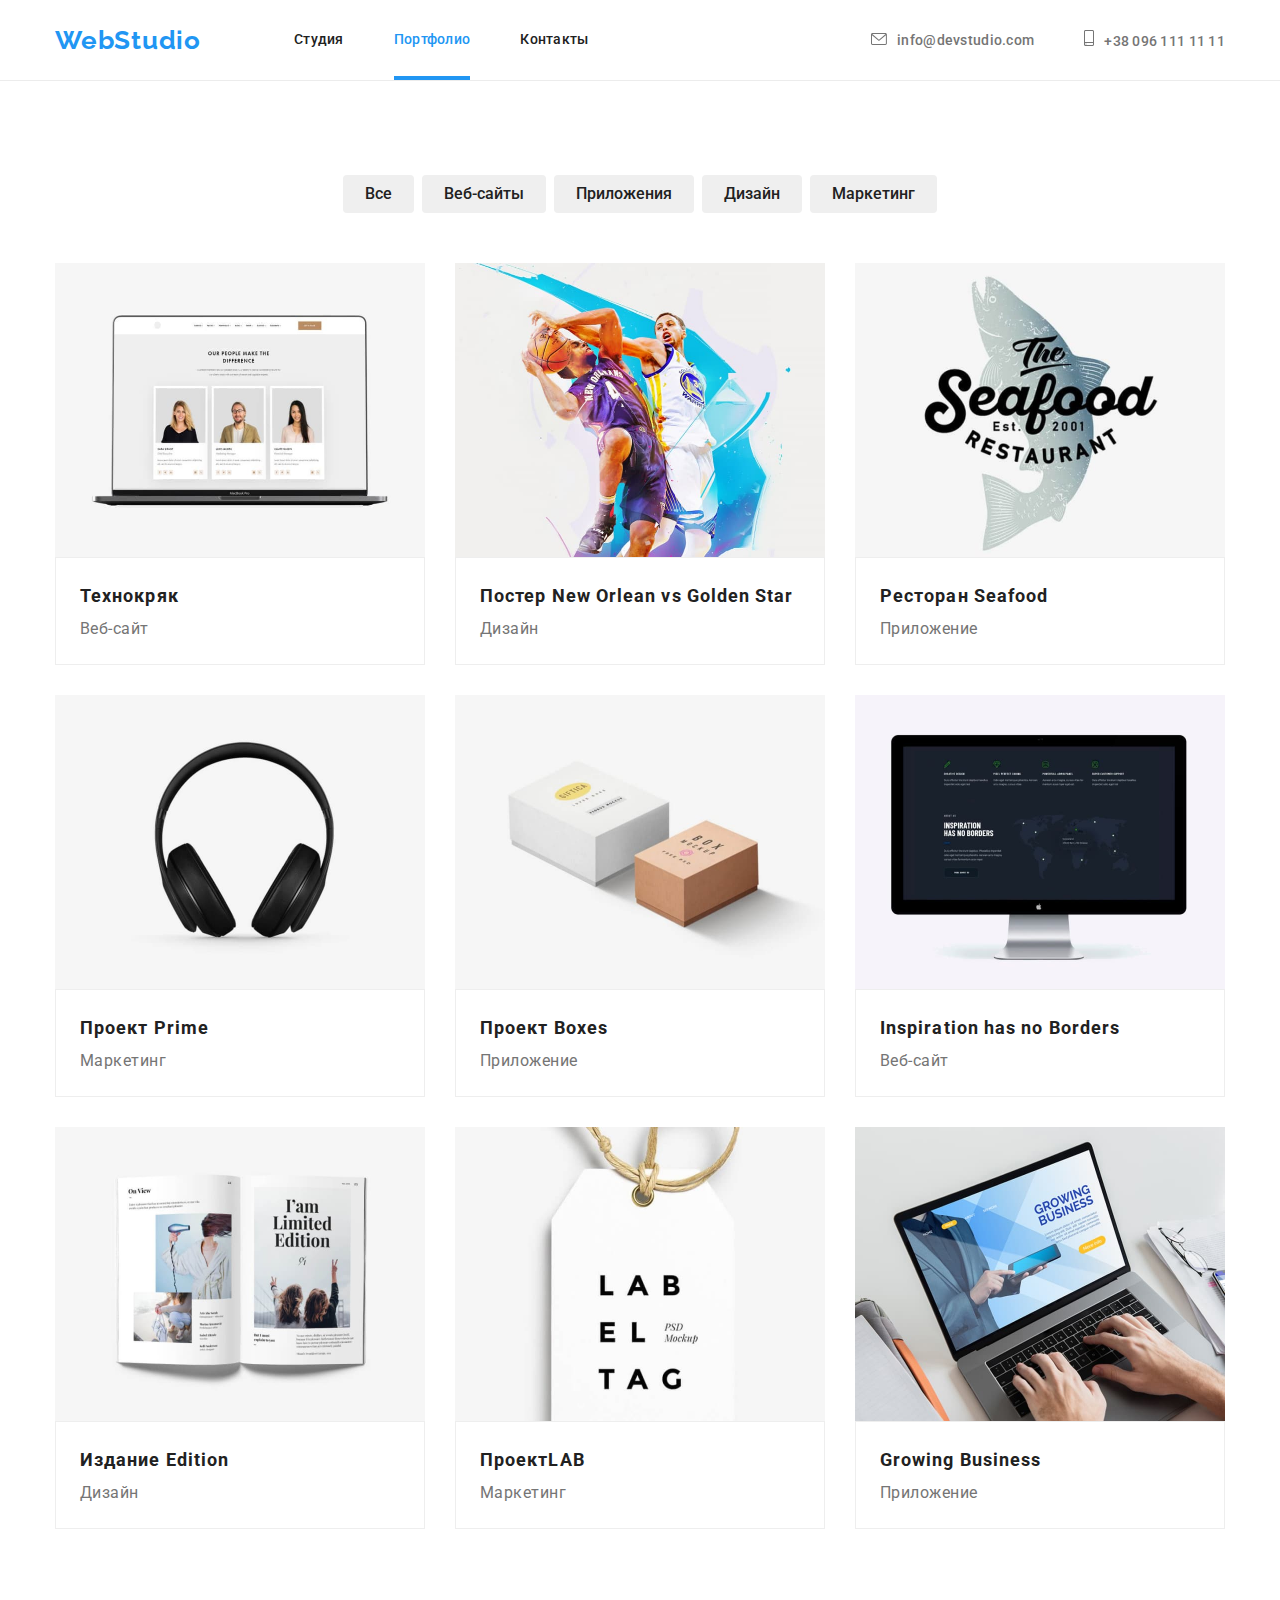
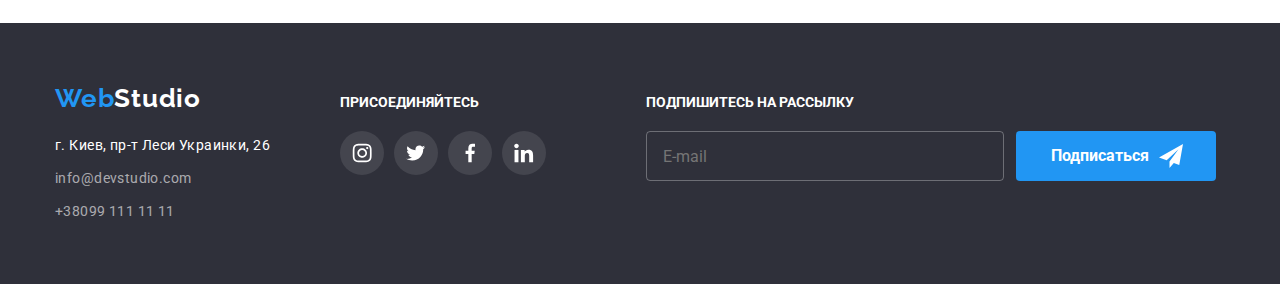
==== portfolio.html @ be0c29cf "header" ====
<!DOCTYPE html>
<html lang="ru">

<head>
    <meta charset="UTF-8">
    <meta http-equiv="X-UA-Compatible" content="IE=edge">
    <meta name="viewport" content="width=device-width, initial-scale=1.0">
    <title>Document</title>
    <link rel="preconnect" href="https://fonts.googleapis.com">
    <link rel="preconnect" href="https://fonts.gstatic.com" crossorigin>
    <link
        href="https://fonts.googleapis.com/css2?family=Raleway:wght@700&family=Roboto:wght@400;500;700;900&display=swap"
        rel="stylesheet">
    <link rel="stylesheet" href="https://cdn.jsdelivr.net/npm/modern-normalize@1.1.0/modern-normalize.min.css">


    <link rel="stylesheet" href="./css/main.css">
</head>

<body>
    <!--HEADER-->
    <header class="head">
        <div class="container">
            <div class="head-box">
                <a class="logo list" href="./" lang="en">Web<span class="head__studio">Studio</span></a>
                <!--NAVI-->
                <nav class="navigation head__navigation">
                    <ul class="menu">
                        <li class="navigation__item link"><a class="navigation__menu-link  list"
                                href="./index.html">Студия </a></li>

                        <li class="navigation__item link"> <a
                                class="navigation__menu-link navigation__menu-link_activ list"
                                href="./portfolio.html">Портфолио</a></li>
                        <li class="navigation__item link"><a class="navigation__menu-link list" href="">Контакты</a>
                        </li>
                    </ul>
                </nav>
                <ul class="contact">

                    <li class="contact__item link">

                        <a class="contact__mailto list" href="mailto:info@devstudio.com"><svg class="contact__icon"
                                width="16" height="12">
                                <use href="./images/sprite.svg#icon-envelope"></use>
                            </svg>info@devstudio.com</a>
                    </li>
                    <li class="contact__item link">

                        <a class="contact__tel list" href="tel:+380961111111"><svg class="contact__icon" width="10"
                                height="16">
                                <use href="./images/sprite.svg#icon-smartphone"></use>
                            </svg>+38 096 111 11 11</a>
                    </li>
                </ul>
            </div>
        </div>
    </header>
    <main>
        <section class="work-section section">

            <div class="container">
                <ul class="work-menu link">
                    <li class="work-menu-btn"><button type="button" class="work-menu-btn-text activ">Все</a></li>
                    <li class="work-menu-btn"><button type="button" class="work-menu-btn-text">Веб-сайты</a></li>
                    <li class="work-menu-btn"><button type="button" class="work-menu-btn-text">Приложения</a></li>
                    <li class="work-menu-btn"><button type="button" class="work-menu-btn-text">Дизайн</a></li>
                    <li class="work-menu-btn"><button type="button" class="work-menu-btn-text">Маркетинг</a></li>
                </ul>
            </div>
            <div class="client-block container">

                <ul class="client link">
                    <li class="client-cell">
                        <a href="#" class="client-link">
                            <div class="client-img-overlay">
                                <img src="./images/portfolio-pictures/img1.jpg " width="370" height="294"
                                    alt="фото нотбука">
                                <p class="overlay">Технокряк это современная площадка распространения коронавируса.
                                    Компании
                                    используют эту платформу для цифрового
                                    шпионажа и атак на защищённые сервера конкурентов.</p>
                            </div>
                            <div class=" client-info">
                                <h4 class="client-title">Технокряк</h4>
                                <p class="client-order">Веб-сайт</p>
                            </div>
                        </a>
                    </li>

                    <li class="client-cell">
                        <a href="#" class="client-link">
                            <div class="client-img-overlay">
                                <img src="./images/portfolio-pictures/img2.jpg" width="370" height="294"
                                    alt="два баскетболиста в прыжке с мячём">
                                <p class="overlay">Lorem ipsum dolor sit amet consectetur adipisicing elit. Voluptatibus
                                    iusto in tenetur. Mollitia harum aperiam quia a similique? Provident, unde
                                    architecto dignissimos nobis deleniti sunt excepturi harum quaerat tempore alias!
                                </p>
                            </div>
                            <div class=" client-info">
                                <h4 class="client-title">Постер<span lang="en"> New Orlean vs Golden Star</span></h4>
                                <p class="client-order">Дизайн</p>
                            </div>
                        </a>
                    </li>

                    <li class="client-cell">
                        <a href="#" class="client-link">
                            <div class="client-img-overlay">
                                <img src="./images/portfolio-pictures/img3.jpg" width="370" height="294"
                                    alt="лого ресторана">
                                <p class="overlay">Lorem ipsum dolor sit amet consectetur adipisicing elit. Voluptatibus
                                    iusto in tenetur. Mollitia harum aperiam quia a similique? Provident, unde
                                    architecto dignissimos nobis deleniti sunt excepturi harum quaerat tempore alias!
                                </p>
                            </div>
                            <div class=" client-info">
                                <h4 class="client-title">Ресторан<span lang="en"> Seafood</span></h4>
                                <p class="client-order">Приложение</p>
                            </div>
                        </a>
                    </li>

                    <li class="client-cell">
                        <a href="#" class="client-link">
                            <div class="client-img-overlay">
                                <img src="./images/portfolio-pictures/img4.jpg" width="370" height="294"
                                    alt="фото наушников">
                                <p class="overlay">Lorem ipsum dolor sit amet consectetur adipisicing elit. Voluptatibus
                                    iusto in tenetur. Mollitia harum aperiam quia a similique? Provident, unde
                                    architecto dignissimos nobis deleniti sunt excepturi harum quaerat tempore alias!
                                </p>
                            </div>
                            <div class=" client-info">
                                <h4 class="client-title">Проект<span lang="en"> Prime</span></h4>
                                <p class="client-order">Маркетинг</p>
                            </div>
                        </a>
                    </li>

                    <li class="client-cell">
                        <a href="#" class="client-link">
                            <div class="client-img-overlay">
                                <img src="./images/portfolio-pictures/img5.jpg" width="370" height="294"
                                    alt="духи в коробках">
                                <p class="overlay">Lorem ipsum dolor sit amet consectetur adipisicing elit. Voluptatibus
                                    iusto in tenetur. Mollitia harum aperiam quia a similique? Provident, unde
                                    architecto dignissimos nobis deleniti sunt excepturi harum quaerat tempore alias!
                                </p>
                            </div>
                            <div class=" client-info">
                                <h4 class="client-title">Проект<span lang="en"> Boxes</span></h4>
                                <p class="client-order">Приложение</p>
                            </div>
                        </a>
                    </li>

                    <li class="client-cell">
                        <a href="#" class="client-link">
                            <div class="client-img-overlay">
                                <img src="./images/portfolio-pictures/img6.jpg" width="370" height="294"
                                    alt="открытый сайт на мониторе">
                                <p class="overlay">Lorem ipsum dolor sit amet consectetur adipisicing elit. Voluptatibus
                                    iusto in tenetur. Mollitia harum aperiam quia a similique? Provident, unde
                                    architecto dignissimos nobis deleniti sunt excepturi harum quaerat tempore alias!
                                </p>
                            </div>
                            <div class=" client-info">
                                <h4 class="client-title" lang="en">Inspiration has no Borders</h4>
                                <p class="client-order">Веб-сайт</p>
                            </div>
                        </a>
                    </li>

                    <li class="client-cell">
                        <a href="#" class="client-link">
                            <div class="client-img-overlay">
                                <img src="./images/portfolio-pictures/img7.jpg" width="370" height="294"
                                    alt="открытая книга">
                                <p class="overlay">Lorem ipsum dolor sit amet consectetur adipisicing elit. Voluptatibus
                                    iusto in tenetur. Mollitia harum aperiam quia a similique? Provident, unde
                                    architecto dignissimos nobis deleniti sunt excepturi harum quaerat tempore alias!
                                </p>
                            </div>
                            <div class=" client-info">
                                <h4 class="client-title">Издание<span> Edition</span></h4>
                                <p class="client-order">Дизайн</p>
                            </div>
                        </a>
                    </li>

                    <li class="client-cell">
                        <a href="#" class="client-link">
                            <div class="client-img-overlay">
                                <img src="./images/portfolio-pictures/img8.jpg" width="370" height="294" alt="логотип">
                                <p class="overlay">Lorem ipsum dolor sit amet consectetur adipisicing elit. Voluptatibus
                                    iusto in tenetur. Mollitia harum aperiam quia a similique? Provident, unde
                                    architecto dignissimos nobis deleniti sunt excepturi harum quaerat tempore alias!
                                </p>
                            </div>
                            <div class=" client-info">
                                <h4 class="client-title">Проект<span lang="en">LAB</span></h4>
                                <p class="client-order">Маркетинг</p>
                            </div>
                        </a>
                    </li>

                    <li class="client-cell">
                        <a href="#" class="client-link">
                            <div class="client-img-overlay">
                                <img src="./images/portfolio-pictures/img9.jpg" width="370" height="294"
                                    alt="работа на ноутбуке">
                                <p class="overlay">Lorem ipsum dolor sit amet consectetur adipisicing elit. Voluptatibus
                                    iusto in tenetur. Mollitia harum aperiam quia a similique? Provident, unde
                                    architecto dignissimos nobis deleniti sunt excepturi harum quaerat tempore alias!
                                </p>
                            </div>
                            <div class=" client-info">
                                <h4 class="client-title" lang="en">Growing Business</h4>
                                <p class="client-order">Приложение</p>
                            </div>
                        </a>

                    </li>
                </ul>
            </div>


        </section>
    </main>
    <footer>
        <div class="container footer-block">
            <div class="footer-logo-address">
                <p lang="en" class="logo-footer">Web<span class="logo-studio-footer">Studio</span></p>
                <address class="address">
                    <p class="address-post">г. Киев, пр-т Леси Украинки, 26</p>
                    <a class="address-mail list" href="mailto:info@devstudio.com">info@devstudio.com</a>
                    <a class="address-tel list" href="tel:+380991111111">+38099 111 11 11</a>


                </address>
            </div>
            <div class="footer-text-link-block">
                <p class="footer-text">присоединяйтесь</p>
                <ul class="footer-icon-block link">
                    <li class="footer-item">
                        <a class="footer-link list" href="#">
                            <svg class="footer-icon">
                                <use href="./images/sprite.svg#icon-instagram"></use>
                            </svg>
                        </a>
                    </li>
                    <li class="footer-item">
                        <a class="footer-link" href="#">
                            <svg class="footer-icon">
                                <use href="./images/sprite.svg#icon-twitter"></use>
                            </svg>
                        </a>
                    </li>
                    <li class="footer-item">
                        <a class="footer-link" href="#">
                            <svg class="footer-icon">
                                <use href="./images/sprite.svg#icon-facebook"></use>
                            </svg>
                        </a>
                    </li>
                    <li class="footer-item">
                        <a class="footer-link" href="#">
                            <svg class="footer-icon">
                                <use href="./images/sprite.svg#icon-linkedin"></use>
                            </svg>
                        </a>
                    </li>
                </ul>
            </div>
            <form action="#" class="footer-subscription-form">
                <p class="footer-subscription-text">Подпишитесь на рассылку</p>
                <span class="footer-subscrition-block">
                    <input type="email" class="footer-subscription-input" name="footer-email" required
                        title="marusya@gmail.com" placeholder="E-mail" />
                    <button type="submit" class="footer-subscription-btn">Подписаться
                        <svg class="footer-subscription-icon" width="24" height="24">
                            <use href="./images/sprite.svg#icon-send-footer"></use>
                        </svg>

                    </button>
                </span>

            </form>
        </div>

    </footer>
</body>

</html>
---- css/main.css ----
:root {
  --primary-color: #212121;
  --text-color: #757575;
  --accent-color: #2196f3;
}

body {
  font-family: "Roboto", sans-serif;
  color: var(--primary-color);
}

*,
*::before,
*::after {
  box-sizing: border-box;
}

h1,
h2,
h3,
h4,
h5,
p {
  margin-top: 0;
  margin-bottom: 0;
}

ul,
ol {
  margin-top: 0;
  margin-bottom: 0;
  padding-left: 0;
}

img {
  display: block;
}

.list {
  text-decoration: none;
  padding: 0px;
  margin: 0px;
}

.link {
  list-style: none;
}

.section {
  padding-top: 94px;
  padding-bottom: 94px;
}

.container {
  padding-left: 15px;
  padding-right: 15px;
}

@media screen and (min-width: 480px) {
  .container {
    width: 480px;
    margin: 0 auto;
  }
}

@media screen and (min-width: 780px) {
  .container {
    width: 780px;
  }
}

@media screen and (min-width: 1200px) {
  .container {
    width: 1200px;
  }
}

.visually-hidden {
  position: absolute !important;
  clip: rect(1px 1px 1px 1px);
  /* IE6, IE7 */
  clip: rect(1px, 1px, 1px, 1px);
  padding: 0 !important;
  border: 0 !important;
  height: 1px !important;
  width: 1px !important;
  overflow: hidden;
}

.menu {
  display: none;
}

.contact {
  display: none;
}

.head {
  margin: 0 auto;
  border-bottom: 1px solid #ececec;
}

.head-box {
  display: flex;
  margin: 0 auto;
  justify-content: space-between;
  align-items: center;
}

.navigation {
  display: flex;
  margin-left: 93px;
  display: none;
}

.logo {
  font-family: "Raleway", sans-serif;
  font-weight: 700;
  font-size: 24px;
  line-height: 1.17;
  letter-spacing: 0.03em;
  color: var(--accent-color);
}

.logo__studio {
  color: #000000;
}

.burger-btn {
  background-color: transparent;
  border: none;
  padding: 0;
  line-height: 0;
  width: 40px;
  height: 40px;
  transition-property: fill;
  transition-duration: 250ms;
  transition-timing-function: cubic-bezier(0.4, 0, 0.2, 1);
}

.burger-btn:hover, .burger-btn:focus {
  fill: var(--accent-color);
}

.menu-mob {
  position: fixed;
  top: 0;
  left: 0;
  width: 100vw;
  height: 100vh;
  z-index: 10;
  padding: 48px 40px;
  background-color: #FFFFFF;
  box-shadow: 0px 1px 3px rgba(0, 0, 0, 0.16), 0px 2px 4px rgba(0, 0, 0, 0.08), 0px 4px 8px rgba(0, 0, 0, 0.04);
  opacity: 0;
  visibility: hidden;
  pointer-events: none;
}

.menu-mob.is-open {
  opacity: 1;
  visibility: visible;
  pointer-events: auto;
}

.close-mob-btn {
  position: absolute;
  top: 5px;
  right: 15px;
  width: 40px;
  height: 40px;
  background-color: transparent;
  border: none;
  padding: 0;
  line-height: 0;
  transition-property: fill;
  transition-duration: 250ms;
  transition-timing-function: cubic-bezier(0.4, 0, 0.2, 1);
}

.close-mob-btn:hover, .close-mob-btn:focus {
  fill: var(--accent-color);
}

.menu-mob__menu {
  margin-bottom: 302px;
}

.menu-mob__item:not(:last-child) {
  margin-bottom: 32px;
  background-color: inherit;
}

.menu-mob__link {
  font-weight: 500;
  font-size: 40px;
  line-height: 1.18;
  letter-spacing: 0.02em;
  color: #212121;
}

.menu-mob__link:hover, .menu-mob__link:focus {
  color: var(--accent-color);
}

.menu-mob__link_activ {
  color: var(--accent-color);
}

.menu-mob__contacts {
  margin-bottom: 64px;
}

.menu-mob__item-contacts {
  margin-bottom: 32px;
}

.menu-mob__tel {
  font-weight: 500;
  font-size: 34px;
  line-height: 1.18;
  letter-spacing: 0.02em;
  color: #2196F3;
}

.menu-mob__mailto {
  font-weight: 500;
  font-size: 24px;
  line-height: 1.17;
  letter-spacing: 0.02em;
  color: #757575;
}

.menu-mob__social {
  position: relative;
  display: flex;
  justify-content: left;
}

.menu-mob__social-item:not(:first-child) {
  border-left: 1px solid;
  border-right-width: 22px;
  padding-left: 10px;
  color: rgba(33, 33, 33, 0.2);
  margin-left: 10px;
}

.menu-mob__social-link {
  font-weight: 500;
  font-size: 18px;
  line-height: 1.22;
  letter-spacing: 0.02em;
  color: #2196F3;
}

@media screen and (min-width: 780px) {
  .burger-btn {
    display: none;
  }
  .menu-mob {
    display: none;
  }
  .head-box {
    align-items: center;
  }
  .logo {
    font-family: "Raleway", sans-serif;
    font-weight: 700;
    font-size: 26px;
    line-height: 1.19;
    letter-spacing: 0.03em;
    color: var(--accent-color);
  }
  .navigation {
    display: flex;
    margin-left: 88px;
  }
  .menu {
    display: flex;
    align-items: center;
  }
  .navigation__item:not(:first-child) {
    margin-left: 50px;
  }
  .navigation__menu-link {
    position: relative;
    display: block;
    padding: 32px 0;
    font-weight: 500;
    font-size: 14px;
    line-height: 1.14;
    letter-spacing: 0.02em;
    color: var(--primary-color);
    transition-property: color;
    transition-duration: 250ms;
    transition-timing-function: cubic-bezier(0.4, 0, 0.2, 1);
  }
  .navigation__menu-link:hover, .navigation__menu-link:focus {
    color: var(--accent-color);
  }
  .navigation__menu-link_activ {
    color: var(--accent-color);
  }
  .navigation__menu-link_activ::after {
    position: absolute;
    left: 0;
    bottom: 0;
    display: block;
    content: "";
    width: 100%;
    height: 4px;
    background-color: var(--accent-color);
    margin: 0 auto;
  }
  .contact {
    display: flex;
    flex-direction: column;
    align-items: baseline;
    margin-left: auto;
  }
  .contact__tel {
    font-weight: 500;
    font-size: 14px;
    line-height: 1.14;
    letter-spacing: 0.02em;
    color: var(--text-color);
    transition-property: color;
    transition-duration: 250ms;
    transition-timing-function: cubic-bezier(0.4, 0, 0.2, 1);
  }
  .contact__tel:hover, .contact__tel:focus {
    color: var(--accent-color);
  }
  .contact__mailto {
    font-weight: 500;
    font-size: 14px;
    line-height: 1.14;
    letter-spacing: 0.02em;
    color: var(--text-color);
    transition-property: color;
    transition-duration: 250ms;
    transition-timing-function: cubic-bezier(0.4, 0, 0.2, 1);
  }
  .contact__mailto:hover, .contact__mailto:focus {
    color: var(--accent-color);
  }
  .contact__icon {
    margin-right: 10px;
    fill: var(--text-color);
    transition-property: fill;
    transition-duration: 250ms;
    transition-timing-function: cubic-bezier(0.4, 0, 0.2, 1);
  }
  .contact__tel:hover .contact__icon,
  .contact__tel:focus .contact__icon,
  .contact__mailto:hover .contact__icon,
  .contact__mailto:focus .contact__icon {
    fill: var(--accent-color);
  }
  .contact__item:not(:last-child) {
    margin-bottom: 10px;
  }
}

@media screen and (min-width: 1200px) {
  .contact__item:not(:last-child) {
    margin-bottom: 0;
  }
  .navigation {
    margin-left: 93px;
  }
  .contact {
    flex-direction: row;
    align-items: center;
  }
  .contact__item:not(:first-child) {
    margin-left: 50px;
  }
}

.hero {
  max-width: 1600px;
  margin: 0px auto;
  padding-top: 200px;
  padding-bottom: 200px;
  background-image: linear-gradient(rgba(47, 48, 58, 0.4), rgba(49, 58, 160, 0.4)), url("../images/fon-images/foto-fon1.jpg");
  background-size: cover;
  background-repeat: no-repeat;
  background-color: #c4c4c4;
  background-position: center;
}

.hero-title {
  display: block;
  margin: 0 auto;
  margin-bottom: 30px;
  font-weight: 900;
  font-size: 44px;
  line-height: 1.36;
  text-align: center;
  letter-spacing: 0.06em;
  text-transform: uppercase;
  color: #ffffff;
}

.modal-btn {
  display: flex;
  align-items: center;
  text-align: center;
  padding: 10px 32px;
  border: none;
  border-radius: 4px;
  letter-spacing: 0.06em;
  color: #ffffff;
  background-color: var(--accent-color);
  font-weight: 700;
  font-size: 16px;
  line-height: 1.88;
  margin: 0 auto;
  transition-property: background-color;
  transition-duration: 250ms;
  transition-timing-function: cubic-bezier(0.4, 0, 0.2, 1);
}

.modal-btn:hover, .modal-btn:focus {
  cursor: pointer;
  background-color: #188ce8;
}

.advantages {
  margin: 0 auto;
}

.advantages-icon {
  display: flex;
  justify-content: space-between;
}

.advantages-icon-field {
  display: flex;
  justify-content: center;
  align-items: center;
  width: 270px;
  height: 120px;
  margin-bottom: 30px;
  background-color: #f5f4fa;
}

.advantages-icon-field:not(:last-child) {
  margin-right: 30px;
}

.advantages-icon-pic {
  width: 70px;
  height: 70px;
}

.advantages-list {
  display: flex;
  justify-content: space-between;
}

.advantages-block {
  width: 270px;
}

.advantages-block:not(:last-child) {
  margin-right: 30px;
}

.advantages-list-title {
  font-weight: 700;
  font-size: 14px;
  line-height: 1.14;
  letter-spacing: 0.03em;
  text-transform: uppercase;
  color: var(--primary-color);
  margin-bottom: 10px;
}

.advantages-text {
  font-weight: 400;
  font-size: 14px;
  line-height: 1.71;
  letter-spacing: 0.03em;
  color: var(--text-color);
}

.section-title {
  font-weight: 700;
  font-size: 36px;
  line-height: 1.17;
  text-align: center;
  letter-spacing: 0.03em;
  color: var(--primary-color);
}

.skills {
  margin: 0 auto;
  padding-bottom: 94px;
}

.skills__title {
  margin-bottom: 50px;
}

.skills__list {
  display: flex;
  justify-items: baseline;
  justify-content: space-between;
  position: relative;
}

.skills__list:not(:last-child) {
  margin-right: 30px;
}

.skills__overlay {
  width: 370px;
  height: 70px;
  padding: 27px 0;
  font-weight: 700;
  font-size: 14px;
  line-height: 1.14;
  text-align: center;
  vertical-align: top;
  letter-spacing: 0.03em;
  text-transform: uppercase;
  color: #ffffff;
  background: rgba(47, 48, 58, 0.8);
}

.skills__overlay_position {
  position: absolute;
  bottom: 0;
}

.team {
  margin: 0 auto;
  background-color: #f5f4fa;
}

.team-list {
  display: flex;
  flex-wrap: wrap;
  margin-left: -30px;
}

.team-item {
  margin-left: 30px;
  padding-bottom: 30px;
  background: #ffffff;
  box-shadow: 0px 2px 1px rgba(0, 0, 0, 0.2), 0px 1px 1px rgba(0, 0, 0, 0.14), 0px 1px 3px rgba(0, 0, 0, 0.12);
}

.team-image {
  margin-bottom: 30px;
}

.team-title {
  margin-bottom: 50px;
}

.team-names-block {
  display: block;
  padding-left: 32px;
  padding-right: 32px;
}

.team-names {
  margin-bottom: 10px;
  font-weight: 500;
  font-size: 16px;
  line-height: 1.19;
  text-align: center;
  letter-spacing: 0.03em;
  color: var(--primary-color);
}

.team-professions {
  margin-bottom: 16px;
  font-weight: 400;
  font-size: 16px;
  line-height: 1.19;
  text-align: center;
  letter-spacing: 0.03em;
  color: var(--text-color);
}

.team-icon-block {
  display: flex;
  justify-content: space-between;
  align-items: flex-start;
}

.team-link {
  display: inline-flex;
  justify-content: center;
  align-items: center;
  width: 44px;
  height: 44px;
  border-radius: 50%;
  background-color: inherit;
  transition-property: background-color;
  transition-duration: 250ms;
  transition-timing-function: cubic-bezier(0.4, 0, 0.2, 1);
}

.team-link:hover, .team-link:focus {
  background: var(--accent-color);
}

.team-icon {
  width: 20px;
  height: 20px;
  fill: #afb1b8;
}

.team-link:focus .team-icon,
.team-link:hover .team-icon {
  fill: white;
}

.regular-customers {
  margin: 0 auto;
}

.regular-customers-title {
  margin-bottom: 50px;
}

.regular-customers-list {
  display: flex;
  justify-content: space-between;
}

.regular-customers-link {
  display: flex;
  justify-content: center;
  align-items: center;
  width: 170px;
  height: 92px;
  cursor: pointer;
  border: 1px solid #afb1b8;
  border-radius: 4px;
  transition-property: border-color;
  transition-duration: 250ms;
  transition-timing-function: cubic-bezier(0.4, 0, 0.2, 1);
}

.regular-customers-link:hover, .regular-customers-link:focus {
  border-color: var(--accent-color);
}

.regular-customers-icon {
  width: 106px;
  height: 60px;
  fill: #afb1b8;
  transition-property: fill;
  transition-duration: 250ms;
  transition-timing-function: cubic-bezier(0.4, 0, 0.2, 1);
}

.regular-customers-link:hover .regular-customers-icon,
.regular-customers-link:focus .regular-customers-icon {
  fill: var(--accent-color);
}

footer {
  margin: 0 auto;
  padding: 60px 0px;
  background-color: #2f303a;
}

.footer-block {
  display: flex;
  align-items: baseline;
}

.footer-text-link-block {
  margin-left: 70px;
}

.logo-footer {
  margin-bottom: 20px;
  font-family: "Raleway", sans-serif;
  font-weight: 700;
  font-size: 26px;
  line-height: 1.19;
  letter-spacing: 0.03em;
  color: var(--accent-color);
}

.logo-studio-footer {
  color: #ffffff;
}

.address-post {
  margin-bottom: 9px;
  font-style: normal;
  font-weight: 400;
  font-size: 14px;
  line-height: 1.71;
  letter-spacing: 0.03em;
  color: #ffffff;
}

.address-mail,
.address-tel {
  display: block;
  font-style: normal;
  font-weight: 400;
  font-size: 14px;
  line-height: 1.71;
  letter-spacing: 0.03em;
  color: rgba(255, 255, 255, 0.6);
}

.address-mail {
  margin-bottom: 9px;
}

.footer-text {
  margin-bottom: 20px;
  text-transform: uppercase;
  font-weight: 700;
  font-size: 14px;
  line-height: 1.14;
  color: #ffffff;
}

.footer-icon-block {
  display: inline-flex;
  justify-content: center;
  align-items: center;
}

.footer-link {
  display: inline-flex;
  justify-content: center;
  align-items: center;
  width: 44px;
  height: 44px;
  border-radius: 50%;
  background-color: rgba(255, 255, 255, 0.1);
  transition-property: background-color;
  transition-duration: 250ms;
  transition-timing-function: cubic-bezier(0.4, 0, 0.2, 1);
}

.footer-link:hover, .footer-link:focus {
  background-color: var(--accent-color);
}

.footer-item:not(:last-child) {
  margin-right: 10px;
}

.footer-icon {
  width: 20px;
  height: 20px;
  fill: #ffffff;
}

.footer-subscription-form {
  margin-left: 100px;
}

.footer-subscription-text {
  text-transform: uppercase;
  font-weight: 700;
  font-size: 14px;
  line-height: 1.14;
  vertical-align: top;
  color: #FFFFFF;
  margin-bottom: 20px;
}

.footer-subscrition-block {
  display: flex;
  justify-content: center;
}

.footer-subscription-input {
  width: 358px;
  height: 50px;
  border: 1px solid rgba(255, 255, 255, 0.3);
  border-radius: 4px;
  background-color: inherit;
  padding-left: 16px;
  font-weight: 400;
  font-size: 16px;
  line-height: 1.25;
}

.footer-subscription-btn {
  display: flex;
  justify-content: center;
  align-items: center;
  width: 200px;
  height: 50px;
  background-color: #2196F3;
  padding: 10px 28px 10px 29px;
  margin-left: 12px;
  cursor: pointer;
  border: none;
  border-radius: 4px;
  font-weight: 700;
  font-size: 16px;
  line-height: 1.88;
  color: #FFFFFF;
}

.footer-subscription-btn:focus, .footer-subscription-btn:hover {
  background-color: #188CE8;
}

.footer-subscription-icon {
  margin-left: 10px;
}

.backdrop {
  position: fixed;
  top: 0;
  left: 0;
  width: 100vw;
  height: 100vh;
  background-color: rgba(0, 0, 0, 0.2);
}

.modal {
  position: absolute;
  width: 528px;
  background-color: #ffffff;
  padding: 40px;
  top: 50%;
  left: 50%;
  transform: translate(-50%, -50%);
}

.close-btn {
  display: inline-flex;
  justify-content: center;
  align-items: center;
  position: absolute;
  top: 8px;
  right: 8px;
  width: 30px;
  height: 30px;
  border-radius: 50%;
  border: 1px solid rgba(0, 0, 0, 0.1);
  background-color: transparent;
  cursor: pointer;
  transition-property: background-color;
  transition-duration: 250ms;
  transition-timing-function: cubic-bezier(0.4, 0, 0.2, 1);
}

.close-btn:hover {
  background-color: var(--accent-color);
}

.is-hidden {
  opacity: 0;
  visibility: hidden;
  pointer-events: none;
}

.modal-form {
  display: flex;
  flex-direction: column;
}

.modal-form-head {
  font-weight: 700;
  font-size: 20px;
  line-height: 1.15;
  color: #212121;
  margin-bottom: 12px;
}

.modal-form-field {
  font-weight: 400;
  font-size: 12px;
  line-height: 1.17;
  color: #757575;
  margin-bottom: 10px;
}

.modal-form-label {
  display: block;
  margin-bottom: 4px;
  font-weight: 400;
  font-size: 12px;
  line-height: 1.17;
  color: #757575;
}

.modal-form-wrapper {
  display: block;
  position: relative;
}

.modal-form-input {
  width: 100%;
  height: 40px;
  border: 1px solid rgba(21, 21, 21, 0.2);
  border-radius: 4px;
  cursor: pointer;
  padding-left: 42px;
  transition-property: background-color;
  transition-duration: 250ms;
  transition-timing-function: cubic-bezier(0.4, 0, 0.2, 1);
}

.modal-form-input:focus {
  outline: none;
  border-color: var(--accent-color);
}

.modal-form-icon {
  position: absolute;
  top: 11px;
  left: 12px;
  width: 18px;
  height: 18px;
  fill: #212121;
  transition-property: fill;
  transition-duration: 250ms;
  transition-timing-function: cubic-bezier(0.4, 0, 0.2, 1);
}

.modal-form-input:focus + .modal-form-icon {
  fill: var(--accent-color);
}

.modal-form-message {
  width: 100%;
  margin-top: 4px;
  height: 120px;
  border-color: rgba(33, 33, 33, 0.2);
  border-radius: 4px;
  cursor: pointer;
  padding: 12px 16px;
  resize: none;
  transition-property: border-color;
  transition-duration: 250ms;
  transition-timing-function: cubic-bezier(0.4, 0, 0.2, 1);
}

.modal-form-message:focus {
  outline: none;
  border-color: var(--accent-color);
}

.modal-form-checkbox-label {
  display: flex;
  align-items: center;
  margin-bottom: 30px;
  font-weight: 400;
  font-size: 14px;
  line-height: 1.71;
}

.modal-form-checkbox-label::before {
  display: block;
  content: "";
  width: 16px;
  height: 15px;
  border: 2px solid #212121;
  margin-right: 7px;
}

.modal-form-checkbox:checked + .modal-form-checkbox-label::before {
  background-image: url(../../images/fon-images/icon-check1.png);
  border-color: var(--accent-color);
  background-position: 50% 50%;
  transition-property: background-image;
  transition-duration: 250ms;
  transition-timing-function: cubic-bezier(0.4, 0, 0.2, 1);
}

.modal-form-checkbox:focus + .modal-form-checkbox-label::before {
  outline: none;
  border: 1px solid var(--accent-color);
}

.modal-form-label-link {
  color: #2196F3;
}

.modal-form-btn {
  display: inline-flex;
  justify-content: center;
  align-items: center;
  margin: 0 auto;
  width: 200px;
  height: 50px;
  border: none;
  border-radius: 4px;
  padding: 10px 55px 10px 56px;
  background-color: #2196F3;
  box-shadow: 0px 4px rgba(0, 0, 0, 0.15);
  font-weight: 700;
  font-size: 16px;
  line-height: 1.88;
  align-content: center;
  color: #FFFFFF;
  cursor: pointer;
  transition-property: background-color;
  transition-duration: 250ms;
  transition-timing-function: cubic-bezier(0.4, 0, 0.2, 1);
}

.modal-form-btn:focus, .modal-form-btn:hover {
  background-color: #188CE8;
}

.work-section {
  margin: 0 auto;
}

.work-menu {
  display: flex;
  justify-content: center;
  margin-bottom: 50px;
}

.work-menu-btn {
  display: block;
}

.work-menu-btn:not(:last-child) {
  margin-right: 8px;
}

.work-menu-btn-text {
  padding: 6px 22px;
  border: none;
  border-radius: 4px;
  cursor: pointer;
  font-weight: 500;
  font-size: 16px;
  line-height: 1.63;
  color: #212121;
  transition-property: color, box-shadow;
  transition-duration: 250ms;
  transition-timing-function: cubic-bezier(0.4, 0, 0.2, 1);
}

.work-menu-btn-text:hover, .work-menu-btn-text:focus {
  color: #ffffff;
  background: var(--accent-color);
  box-shadow: 0 4px 4px 0 rgba(0, 0, 0, 0.25);
}

.client {
  display: flex;
  flex-wrap: wrap;
  margin-left: -30px;
  margin-top: -30px;
}

.client-cell {
  margin-left: 30px;
  margin-top: 30px;
}

.client-cell:hover {
  cursor: pointer;
  box-shadow: 0 4px 4px 0 rgba(0, 0, 0, 0.25);
}

.client-link {
  display: block;
  text-decoration: none;
}

.client-img-overlay {
  position: relative;
  overflow: hidden;
}

.overlay {
  position: absolute;
  top: 0;
  left: 0;
  width: 100%;
  height: 100%;
  padding: 63px 24px;
  font-weight: 400;
  font-size: 18px;
  line-height: 1.56;
  text-align: left;
  vertical-align: top;
  letter-spacing: 0.03em;
  color: #ffffff;
  background-color: rgba(33, 150, 243, 0.9);
  overflow: auto;
  transform: translateY(100%);
  transition-property: transform;
  transition-duration: 250ms;
  transition-timing-function: cubic-bezier(0.4, 0, 0.2, 1);
}

.client-link:hover .overlay,
.client-link:focus .overlay {
  transform: translateY(0%);
}

.client-info {
  padding: 20px 24px;
  border: 1px solid #eeeeee;
}

.client-title {
  font-weight: 700;
  font-size: 18px;
  line-height: 2;
  letter-spacing: 0.06em;
  color: var(--primary-color);
}

.client-order {
  font-weight: 400;
  font-size: 16px;
  line-height: 1.88;
  letter-spacing: 0.03em;
  color: var(--text-color);
}
/*# sourceMappingURL=main.css.map */
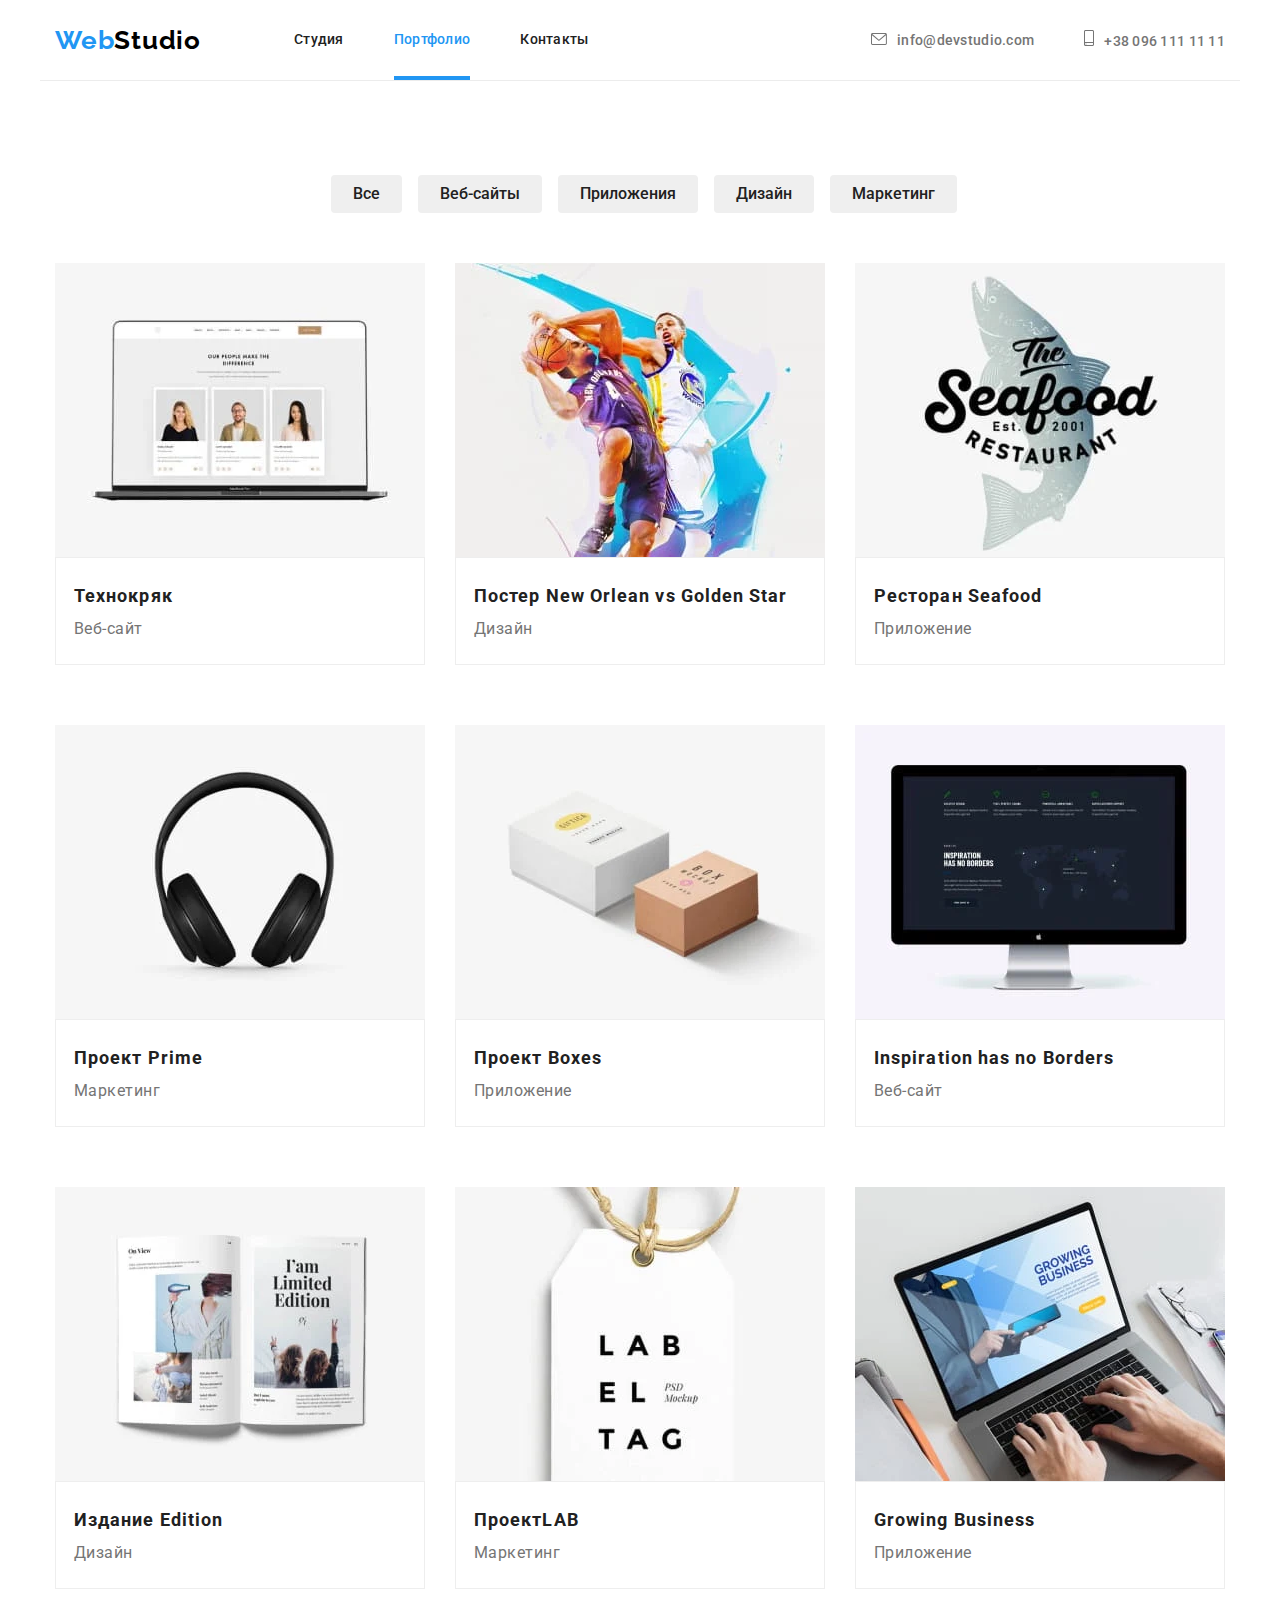
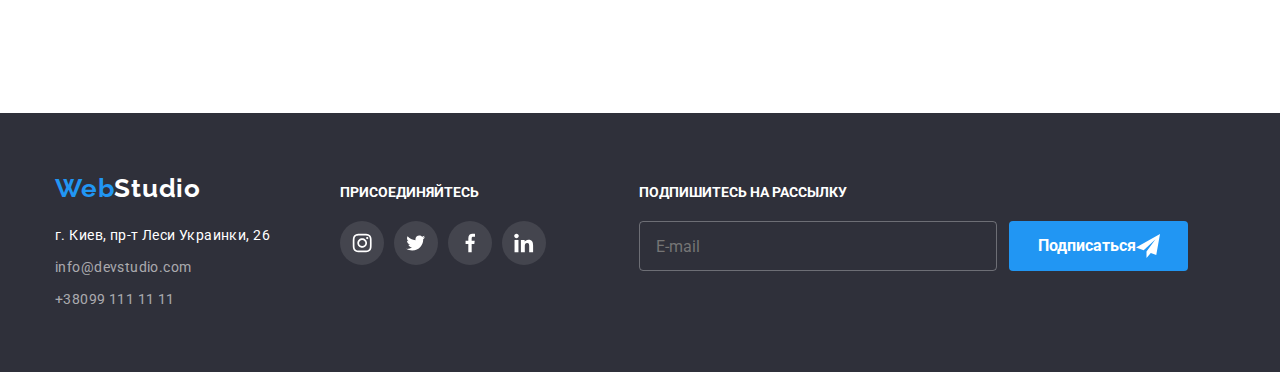
==== commit 0e480fe5: "ales" ====
--- a/portfolio.html
+++ b/portfolio.html
@@ -18,13 +18,20 @@
 </head>
 
 <body>
-    <!--HEADER-->
+    <!-- HEADER-->
     <header class="head">
         <div class="container">
             <div class="head-box">
-                <a class="logo list" href="./" lang="en">Web<span class="head__studio">Studio</span></a>
-                <!--NAVI-->
-                <nav class="navigation head__navigation">
+                <a class="logo list" href="./" lang="en">Web<span class="logo__studio">Studio</span></a>
+                <button type="button" class="burger-btn" data-menu-open>
+                    <svg class="burger-btn__icon" width="24" height="16">
+                        <use href="./images/sprite.svg#icon-menu_burger"></use>
+                    </svg>
+                </button>
+
+
+
+                <nav class="navigation">
                     <ul class="menu">
                         <li class="navigation__item link"><a class="navigation__menu-link  list"
                                 href="./index.html">Студия </a></li>
@@ -36,6 +43,7 @@
                         </li>
                     </ul>
                 </nav>
+
                 <ul class="contact">
 
                     <li class="contact__item link">
@@ -53,7 +61,52 @@
                             </svg>+38 096 111 11 11</a>
                     </li>
                 </ul>
+
+
             </div>
+        </div>
+        <div class="menu-mob" data-menu>
+            <button type="button" class="close-mob-btn" data-menu-close>
+                <svg class="close-mob-btn__icon" width="18.67" height="18.67">
+                    <use href="./images/sprite.svg#icon-close-black"></use>
+                </svg>
+            </button>
+
+            <ul class="menu-mob__menu">
+                <li class="menu-mob__item link">
+                    <a href="./index.html" class="menu-mob__link  list">Студия</a>
+                </li>
+                <li class="menu-mob__item link">
+                    <a href="./portfolio.html" class="menu-mob__link menu-mob__link_activ list">Портфолио</a>
+                </li>
+                <li class="menu-mob__item link">
+                    <a href="#" class="menu-mob__link list">Контакты</a>
+                </li>
+
+            </ul>
+
+            <ul class="menu-mob__contacts">
+                <li class="menu-mob__item-contacts link">
+                    <a href="tel:+380961111111" class="menu-mob__tel list">+38 096 111 11 11</a>
+                </li>
+                <li class="menu-mob__item-contacts link">
+                    <a href="mailto:info@devstudio.com" class="menu-mob__mailto list">info@devstudio.com</a>
+                </li>
+            </ul>
+            <ul class="menu-mob__social">
+                <li class="menu-mob__social-item link">
+                    <a href="" class="menu-mob__social-link list">Instagram</a>
+                </li>
+                <li class="menu-mob__social-item link">
+                    <a href="" class="menu-mob__social-link list">Twitter</a>
+                </li>
+                <li class="menu-mob__social-item link">
+                    <a href="" class="menu-mob__social-link list">Facebook</a>
+                </li>
+                <li class="menu-mob__social-item link">
+                    <a href="" class="menu-mob__social-link list">LinkedIn</a>
+                </li>
+            </ul>
         </div>
     </header>
     <main>
@@ -74,14 +127,31 @@
                     <li class="client-cell">
                         <a href="#" class="client-link">
                             <div class="client-img-overlay">
-                                <img src="./images/portfolio-pictures/img1.jpg " width="370" height="294"
-                                    alt="фото нотбука">
+                                <picture>
+                                    <source media="(min-width: 1200px)"
+                                        srcset="./images/portfolio/desk/img.webp, ./images/portfolio/desk/img@2x.webp"
+                                        type="image/webp">
+                                    <source media="(min-width: 1200px)"
+                                        srcset="./images/portfolio/desk/img.jpg, ./images/potfolio/desk/img@2x.jpg">
+
+                                    <source media="(min-width: 768px)"
+                                        srcset="./images/portfolio/tabl/img.webp, ./images/portfolio/tabl/img@2x.webp"
+                                        type="image/webp">
+                                    <source media="(min-width: 768px)"
+                                        srcset="./images/portfolio/tabl/img.jpg, ./images/portfolio/tabl/img@2x.jpg">
+                                    <source media="(min-width: 280px)"
+                                        srcset="./images/portfolio/mob/img.webp, ./images/portfolio/mob/img@2x.webp"
+                                        type="image/webp">
+                                    <source media="(min-width: 280px)"
+                                        srcset="./images/portfolio/mob/img.jpg, ./images/portfolio/mob/img@2x.jpg">
+                                    <img src="#" alt="фото нотбука">
+                                </picture>
                                 <p class="overlay">Технокряк это современная площадка распространения коронавируса.
                                     Компании
                                     используют эту платформу для цифрового
                                     шпионажа и атак на защищённые сервера конкурентов.</p>
                             </div>
-                            <div class=" client-info">
+                            <div class="client-info">
                                 <h4 class="client-title">Технокряк</h4>
                                 <p class="client-order">Веб-сайт</p>
                             </div>
@@ -91,8 +161,25 @@
                     <li class="client-cell">
                         <a href="#" class="client-link">
                             <div class="client-img-overlay">
-                                <img src="./images/portfolio-pictures/img2.jpg" width="370" height="294"
-                                    alt="два баскетболиста в прыжке с мячём">
+                                <picture>
+                                    <source media="(min-width: 1200px)"
+                                        srcset="./images/portfolio/desk/img-1.webp, ./images/portfolio/desk/img-1@2x.webp"
+                                        type="image/webp">
+                                    <source media="(min-width: 1200px)"
+                                        srcset="./images/portfolio/desk/img-1.jpg, ./images/potfolio/desk/img-1@2x.jpg">
+
+                                    <source media="(min-width: 768px)"
+                                        srcset="./images/portfolio/tabl/img-1.webp, ./images/portfolio/tabl/img-1@2x.webp"
+                                        type="image/webp">
+                                    <source media="(min-width: 768px)"
+                                        srcset="./images/portfolio/tabl/img-1.jpg, ./images/portfolio/tabl/img-1@2x.jpg">
+                                    <source media="(min-width: 280px)"
+                                        srcset="./images/portfolio/mob/img-1.webp, ./images/portfolio/mob/img@2x.webp"
+                                        type="image/webp">
+                                    <source media="(min-width: 280px)"
+                                        srcset="./images/portfolio/mob/img-1.jpg, ./images/portfolio/mob/img-1@2x.jpg">
+                                    <img src="#" alt="два баскетболиста в прыжке с мячём">
+                                </picture>
                                 <p class="overlay">Lorem ipsum dolor sit amet consectetur adipisicing elit. Voluptatibus
                                     iusto in tenetur. Mollitia harum aperiam quia a similique? Provident, unde
                                     architecto dignissimos nobis deleniti sunt excepturi harum quaerat tempore alias!
@@ -108,8 +195,25 @@
                     <li class="client-cell">
                         <a href="#" class="client-link">
                             <div class="client-img-overlay">
-                                <img src="./images/portfolio-pictures/img3.jpg" width="370" height="294"
-                                    alt="лого ресторана">
+                                <picture>
+                                    <source media="(min-width: 1200px)"
+                                        srcset="./images/portfolio/desk/img-2.webp, ./images/portfolio/desk/img-2@2x.webp"
+                                        type="image/webp">
+                                    <source media="(min-width: 1200px)"
+                                        srcset="./images/portfolio/desk/img-2.jpg, ./images/potfolio/desk/img-2@2x.jpg">
+
+                                    <source media="(min-width: 768px)"
+                                        srcset="./images/portfolio/tabl/img-2.webp, ./images/portfolio/tabl/img-2@2x.webp"
+                                        type="image/webp">
+                                    <source media="(min-width: 768px)"
+                                        srcset="./images/portfolio/tabl/img-2.jpg, ./images/portfolio/tabl/img-2@2x.jpg">
+                                    <source media="(min-width: 280px)"
+                                        srcset="./images/portfolio/mob/img-2.webp, ./images/portfolio/mob/img-2@2x.webp"
+                                        type="image/webp">
+                                    <source media="(min-width: 280px)"
+                                        srcset="./images/portfolio/mob/img-2.jpg, ./images/portfolio/mob/img-2@2x.jpg">
+                                    <img src="#" alt="лого ресторана">
+                                </picture>
                                 <p class="overlay">Lorem ipsum dolor sit amet consectetur adipisicing elit. Voluptatibus
                                     iusto in tenetur. Mollitia harum aperiam quia a similique? Provident, unde
                                     architecto dignissimos nobis deleniti sunt excepturi harum quaerat tempore alias!
@@ -125,8 +229,25 @@
                     <li class="client-cell">
                         <a href="#" class="client-link">
                             <div class="client-img-overlay">
-                                <img src="./images/portfolio-pictures/img4.jpg" width="370" height="294"
-                                    alt="фото наушников">
+                                <picture>
+                                    <source media="(min-width: 1200px)"
+                                        srcset="./images/portfolio/desk/img-3.webp, ./images/portfolio/desk/img-3@2x.webp"
+                                        type="image/webp">
+                                    <source media="(min-width: 1200px)"
+                                        srcset="./images/portfolio/desk/img-3.jpg, ./images/potfolio/desk/img-3@2x.jpg">
+
+                                    <source media="(min-width: 768px)"
+                                        srcset="./images/portfolio/tabl/img-3.webp, ./images/portfolio/tabl/img-3@2x.webp"
+                                        type="image/webp">
+                                    <source media="(min-width: 768px)"
+                                        srcset="./images/portfolio/tabl/img-3.jpg, ./images/portfolio/tabl/img-3@2x.jpg">
+                                    <source media="(min-width: 280px)"
+                                        srcset="./images/portfolio/mob/img-3.webp, ./images/portfolio/mob/img-3@2x.webp"
+                                        type="image/webp">
+                                    <source media="(min-width: 280px)"
+                                        srcset="./images/portfolio/mob/img-3.jpg, ./images/portfolio/mob/img-3@2x.jpg">
+                                    <img src="#" alt="фото наушников">
+                                </picture>
                                 <p class="overlay">Lorem ipsum dolor sit amet consectetur adipisicing elit. Voluptatibus
                                     iusto in tenetur. Mollitia harum aperiam quia a similique? Provident, unde
                                     architecto dignissimos nobis deleniti sunt excepturi harum quaerat tempore alias!
@@ -142,8 +263,25 @@
                     <li class="client-cell">
                         <a href="#" class="client-link">
                             <div class="client-img-overlay">
-                                <img src="./images/portfolio-pictures/img5.jpg" width="370" height="294"
-                                    alt="духи в коробках">
+                                <picture>
+                                    <source media="(min-width: 1200px)"
+                                        srcset="./images/portfolio/desk/img-4.webp, ./images/portfolio/desk/img-4@2x.webp"
+                                        type="image/webp">
+                                    <source media="(min-width: 1200px)"
+                                        srcset="./images/portfolio/desk/img-4.jpg, ./images/potfolio/desk/img-4@2x.jpg">
+
+                                    <source media="(min-width: 768px)"
+                                        srcset="./images/portfolio/tabl/img-4.webp, ./images/portfolio/tabl/img-4@2x.webp"
+                                        type="image/webp">
+                                    <source media="(min-width: 768px)"
+                                        srcset="./images/portfolio/tabl/img-4.jpg, ./images/portfolio/tabl/img-4@2x.jpg">
+                                    <source media="(min-width: 280px)"
+                                        srcset="./images/portfolio/mob/img-4.webp, ./images/portfolio/mob/img-4@2x.webp"
+                                        type="image/webp">
+                                    <source media="(min-width: 280px)"
+                                        srcset="./images/portfolio/mob/img-4.jpg, ./images/portfolio/mob/img-4@2x.jpg">
+                                    <img src="#" alt="духи в коробках">
+                                </picture>
                                 <p class="overlay">Lorem ipsum dolor sit amet consectetur adipisicing elit. Voluptatibus
                                     iusto in tenetur. Mollitia harum aperiam quia a similique? Provident, unde
                                     architecto dignissimos nobis deleniti sunt excepturi harum quaerat tempore alias!
@@ -159,8 +297,25 @@
                     <li class="client-cell">
                         <a href="#" class="client-link">
                             <div class="client-img-overlay">
-                                <img src="./images/portfolio-pictures/img6.jpg" width="370" height="294"
-                                    alt="открытый сайт на мониторе">
+                                <picture>
+                                    <source media="(min-width: 1200px)"
+                                        srcset="./images/portfolio/desk/img-5.webp, ./images/portfolio/desk/img-5@2x.webp"
+                                        type="image/webp">
+                                    <source media="(min-width: 1200px)"
+                                        srcset="./images/portfolio/desk/img-5.jpg, ./images/potfolio/desk/img-5@2x.jpg">
+
+                                    <source media="(min-width: 768px)"
+                                        srcset="./images/portfolio/tabl/img-5.webp, ./images/portfolio/tabl/img-5@2x.webp"
+                                        type="image/webp">
+                                    <source media="(min-width: 768px)"
+                                        srcset="./images/portfolio/tabl/img-5.jpg, ./images/portfolio/tabl/img-5@2x.jpg">
+                                    <source media="(min-width: 280px)"
+                                        srcset="./images/portfolio/mob/img-5.webp, ./images/portfolio/mob/img-5@2x.webp"
+                                        type="image/webp">
+                                    <source media="(min-width: 280px)"
+                                        srcset="./images/portfolio/mob/img-5.jpg, ./images/portfolio/mob/img-5@2x.jpg">
+                                    <img src="#" alt="открытый сайт на мониторе">
+                                </picture>
                                 <p class="overlay">Lorem ipsum dolor sit amet consectetur adipisicing elit. Voluptatibus
                                     iusto in tenetur. Mollitia harum aperiam quia a similique? Provident, unde
                                     architecto dignissimos nobis deleniti sunt excepturi harum quaerat tempore alias!
@@ -176,8 +331,25 @@
                     <li class="client-cell">
                         <a href="#" class="client-link">
                             <div class="client-img-overlay">
-                                <img src="./images/portfolio-pictures/img7.jpg" width="370" height="294"
-                                    alt="открытая книга">
+                                <picture>
+                                    <source media="(min-width: 1200px)"
+                                        srcset="./images/portfolio/desk/img-6.webp, ./images/portfolio/desk/img-6@2x.webp"
+                                        type="image/webp">
+                                    <source media="(min-width: 1200px)"
+                                        srcset="./images/portfolio/desk/img-6.jpg, ./images/potfolio/desk/img-6@2x.jpg">
+
+                                    <source media="(min-width: 768px)"
+                                        srcset="./images/portfolio/tabl/img-6.webp, ./images/portfolio/tabl/img-6@2x.webp"
+                                        type="image/webp">
+                                    <source media="(min-width: 768px)"
+                                        srcset="./images/portfolio/tabl/img-6.jpg, ./images/portfolio/tabl/img-6@2x.jpg">
+                                    <source media="(min-width: 280px)"
+                                        srcset="./images/portfolio/mob/img-6.webp, ./images/portfolio/mob/img-6@2x.webp"
+                                        type="image/webp">
+                                    <source media="(min-width: 280px)"
+                                        srcset="./images/portfolio/mob/img-6.jpg, ./images/portfolio/mob/img-6@2x.jpg">
+                                    <img src="#" alt="открытая книга">
+                                </picture>
                                 <p class="overlay">Lorem ipsum dolor sit amet consectetur adipisicing elit. Voluptatibus
                                     iusto in tenetur. Mollitia harum aperiam quia a similique? Provident, unde
                                     architecto dignissimos nobis deleniti sunt excepturi harum quaerat tempore alias!
@@ -193,7 +365,25 @@
                     <li class="client-cell">
                         <a href="#" class="client-link">
                             <div class="client-img-overlay">
-                                <img src="./images/portfolio-pictures/img8.jpg" width="370" height="294" alt="логотип">
+                                <picture>
+                                    <source media="(min-width: 1200px)"
+                                        srcset="./images/portfolio/desk/img-7.webp, ./images/portfolio/desk/img-7@2x.webp"
+                                        type="image/webp">
+                                    <source media="(min-width: 1200px)"
+                                        srcset="./images/portfolio/desk/img-7.jpg, ./images/potfolio/desk/img-7@2x.jpg">
+
+                                    <source media="(min-width: 768px)"
+                                        srcset="./images/portfolio/tabl/img-7.webp, ./images/portfolio/tabl/img-7@2x.webp"
+                                        type="image/webp">
+                                    <source media="(min-width: 768px)"
+                                        srcset="./images/portfolio/tabl/img-7.jpg, ./images/portfolio/tabl/img-7@2x.jpg">
+                                    <source media="(min-width: 280px)"
+                                        srcset="./images/portfolio/mob/img-7.webp, ./images/portfolio/mob/img-7@2x.webp"
+                                        type="image/webp">
+                                    <source media="(min-width: 280px)"
+                                        srcset="./images/portfolio/mob/img-7.jpg, ./images/portfolio/mob/img-7@2x.jpg">
+                                    <img src="#" alt="логотип">
+                                </picture>
                                 <p class="overlay">Lorem ipsum dolor sit amet consectetur adipisicing elit. Voluptatibus
                                     iusto in tenetur. Mollitia harum aperiam quia a similique? Provident, unde
                                     architecto dignissimos nobis deleniti sunt excepturi harum quaerat tempore alias!
@@ -209,8 +399,25 @@
                     <li class="client-cell">
                         <a href="#" class="client-link">
                             <div class="client-img-overlay">
-                                <img src="./images/portfolio-pictures/img9.jpg" width="370" height="294"
-                                    alt="работа на ноутбуке">
+                                <picture>
+                                    <source media="(min-width: 1200px)"
+                                        srcset="./images/portfolio/desk/img-8.webp, ./images/portfolio/desk/img-8@2x.webp"
+                                        type="image/webp">
+                                    <source media="(min-width: 1200px)"
+                                        srcset="./images/portfolio/desk/img-8.jpg, ./images/potfolio/desk/img-8@2x.jpg">
+
+                                    <source media="(min-width: 768px)"
+                                        srcset="./images/portfolio/tabl/img-8.webp, ./images/portfolio/tabl/img-8@2x.webp"
+                                        type="image/webp">
+                                    <source media="(min-width: 768px)"
+                                        srcset="./images/portfolio/tabl/img-8.jpg, ./images/portfolio/tabl/img-8@2x.jpg">
+                                    <source media="(min-width: 280px)"
+                                        srcset="./images/portfolio/mob/img-8.webp, ./images/portfolio/mob/img-8@2x.webp"
+                                        type="image/webp">
+                                    <source media="(min-width: 280px)"
+                                        srcset="./images/portfolio/mob/img-8.jpg, ./images/portfolio/mob/img-8@2x.jpg">
+                                    <img src="#" alt="работа на ноутбуке">
+                                </picture>
                                 <p class="overlay">Lorem ipsum dolor sit amet consectetur adipisicing elit. Voluptatibus
                                     iusto in tenetur. Mollitia harum aperiam quia a similique? Provident, unde
                                     architecto dignissimos nobis deleniti sunt excepturi harum quaerat tempore alias!
--- a/css/main.css
+++ b/css/main.css
@@ -47,25 +47,32 @@
 }
 
 .section {
-  padding-top: 94px;
-  padding-bottom: 94px;
+  margin-top: 60px;
+  margin-bottom: 60px;
+}
+
+@media screen and (min-width: 1200px) {
+  .section {
+    margin-top: 94px;
+    margin-bottom: 94px;
+  }
 }
 
 .container {
   padding-left: 15px;
   padding-right: 15px;
+  margin: 0 auto;
 }
 
 @media screen and (min-width: 480px) {
   .container {
     width: 480px;
-    margin: 0 auto;
-  }
-}
-
-@media screen and (min-width: 780px) {
+  }
+}
+
+@media screen and (min-width: 768px) {
   .container {
-    width: 780px;
+    width: 768px;
   }
 }
 
@@ -102,7 +109,6 @@
 
 .head-box {
   display: flex;
-  margin: 0 auto;
   justify-content: space-between;
   align-items: center;
 }
@@ -253,7 +259,16 @@
   color: #2196F3;
 }
 
-@media screen and (min-width: 780px) {
+@media screen and (min-width: 480px) {
+  .head {
+    width: 480px;
+  }
+}
+
+@media screen and (min-width: 768px) {
+  .head {
+    width: 768px;
+  }
   .burger-btn {
     display: none;
   }
@@ -363,6 +378,9 @@
 }
 
 @media screen and (min-width: 1200px) {
+  .head {
+    width: 1200px;
+  }
   .contact__item:not(:last-child) {
     margin-bottom: 0;
   }
@@ -379,15 +397,20 @@
 }
 
 .hero {
-  max-width: 1600px;
-  margin: 0px auto;
-  padding-top: 200px;
-  padding-bottom: 200px;
-  background-image: linear-gradient(rgba(47, 48, 58, 0.4), rgba(49, 58, 160, 0.4)), url("../images/fon-images/foto-fon1.jpg");
+  width: 100vw;
+  padding-top: 118px;
+  padding-bottom: 118px;
+  background-image: linear-gradient(rgba(47, 48, 58, 0.4), rgba(47, 48, 58, 0.4)), url("../images/fon-images/mob/bg-main.jpg");
   background-size: cover;
   background-repeat: no-repeat;
   background-color: #c4c4c4;
   background-position: center;
+}
+
+@media (min-device-pixel-ratio: 2), (-webkit-min-device-pixel-ratio: 2), (min-resolution: 192dpi), (min-resolution: 2dppx) {
+  .hero {
+    background-image: linear-gradient(rgba(47, 48, 58, 0.4), rgba(47, 48, 58, 0.4)), url("../images/fon-images/mob/bg-main@2x.jpg");
+  }
 }
 
 .hero-title {
@@ -395,12 +418,40 @@
   margin: 0 auto;
   margin-bottom: 30px;
   font-weight: 900;
-  font-size: 44px;
-  line-height: 1.36;
+  font-size: 26px;
+  line-height: 1.62;
   text-align: center;
   letter-spacing: 0.06em;
   text-transform: uppercase;
   color: #ffffff;
+}
+
+@media screen and (min-width: 768px) {
+  .hero {
+    margin: 0 auto;
+    background-image: linear-gradient(rgba(47, 48, 58, 0.4), rgba(47, 48, 58, 0.4)), url("../images/fon-images/tabl/bg-main.jpg");
+  }
+}
+
+@media screen and (min-width: 768px) and (min-device-pixel-ratio: 2), screen and (min-width: 768px) and (-webkit-min-device-pixel-ratio: 2), screen and (min-width: 768px) and (min-resolution: 192dpi), screen and (min-width: 768px) and (min-resolution: 2dppx) {
+  .hero {
+    background-image: linear-gradient(rgba(47, 48, 58, 0.4), rgba(47, 48, 58, 0.4)), url("../images/fon-images/tabl/bg-main@2x.jpg");
+  }
+}
+
+@media screen and (min-width: 1200px) {
+  .hero {
+    max-width: 1600px;
+    padding-top: 200px;
+    padding-bottom: 200px;
+    background-image: linear-gradient(rgba(47, 48, 58, 0.4), rgba(47, 48, 58, 0.4)), url("../images/fon-images/desktop/bg-main.jpg");
+  }
+}
+
+@media screen and (min-width: 1200px) and (min-device-pixel-ratio: 2), screen and (min-width: 1200px) and (-webkit-min-device-pixel-ratio: 2), screen and (min-width: 1200px) and (min-resolution: 192dpi), screen and (min-width: 1200px) and (min-resolution: 2dppx) {
+  .hero {
+    background-image: linear-gradient(rgba(47, 48, 58, 0.4), rgba(47, 48, 58, 0.4)), url("../images/fon-images/desktop/bg-main@2x.jpg");
+  }
 }
 
 .modal-btn {
@@ -427,27 +478,13 @@
   background-color: #188ce8;
 }
 
-.advantages {
-  margin: 0 auto;
-}
-
-.advantages-icon {
-  display: flex;
-  justify-content: space-between;
-}
-
 .advantages-icon-field {
   display: flex;
-  justify-content: center;
-  align-items: center;
-  width: 270px;
-  height: 120px;
+  flex-direction: column;
+  justify-content: center;
+  align-items: center;
+  max-width: 450px;
   margin-bottom: 30px;
-  background-color: #f5f4fa;
-}
-
-.advantages-icon-field:not(:last-child) {
-  margin-right: 30px;
 }
 
 .advantages-icon-pic {
@@ -455,17 +492,16 @@
   height: 70px;
 }
 
-.advantages-list {
-  display: flex;
-  justify-content: space-between;
-}
-
-.advantages-block {
-  width: 270px;
-}
-
-.advantages-block:not(:last-child) {
-  margin-right: 30px;
+.advantages-icon-item {
+  display: flex;
+  justify-content: center;
+  align-items: center;
+  line-height: 0;
+  height: 120px;
+  width: 100vw;
+  max-width: 450px;
+  margin-bottom: 30px;
+  background-color: #f5f4fa;
 }
 
 .advantages-list-title {
@@ -486,6 +522,50 @@
   color: var(--text-color);
 }
 
+@media screen and (min-width: 768px) {
+  .advantages-icon {
+    display: flex;
+    flex-wrap: wrap;
+    margin-left: -30px;
+    margin-top: -30px;
+    max-width: 768px;
+  }
+  .advantages-icon-field {
+    margin-left: 30px;
+    margin-top: 30px;
+    max-width: 354px;
+    align-items: flex-start;
+    margin-bottom: 0px;
+  }
+  .advantages-icon-item {
+    max-width: 354px;
+  }
+  .advantages-text-1 {
+    height: 75px;
+  }
+}
+
+@media screen and (min-width: 1200px) {
+  .advantages-icon {
+    display: flex;
+    flex-wrap: nowrap;
+    justify-content: space-between;
+    max-width: 1200px;
+    margin-top: 0;
+    margin-left: 0;
+  }
+  .advantages-icon-field {
+    max-width: 270px;
+    margin: 0px;
+  }
+  .advantages-icon-item {
+    max-width: 270px;
+  }
+  .advantages-text-1 {
+    height: inherit;
+  }
+}
+
 .section-title {
   font-weight: 700;
   font-size: 36px;
@@ -496,6 +576,7 @@
 }
 
 .skills {
+  display: none;
   margin: 0 auto;
   padding-bottom: 94px;
 }
@@ -535,36 +616,46 @@
   bottom: 0;
 }
 
+@media screen and (min-width: 1200px) {
+  .skills {
+    display: block;
+  }
+}
+
 .team {
   margin: 0 auto;
+  width: 100vw;
+  padding-bottom: 60px;
+  padding-top: 60px;
+  max-width: 480px;
   background-color: #f5f4fa;
 }
 
+.team-title {
+  margin-bottom: 30px;
+}
+
 .team-list {
   display: flex;
-  flex-wrap: wrap;
-  margin-left: -30px;
+  flex-direction: column;
+  justify-content: center;
 }
 
 .team-item {
-  margin-left: 30px;
-  padding-bottom: 30px;
+  margin-bottom: 30px;
+  padding-bottom: 24px;
   background: #ffffff;
   box-shadow: 0px 2px 1px rgba(0, 0, 0, 0.2), 0px 1px 1px rgba(0, 0, 0, 0.14), 0px 1px 3px rgba(0, 0, 0, 0.12);
 }
 
 .team-image {
   margin-bottom: 30px;
-}
-
-.team-title {
-  margin-bottom: 50px;
+  max-width: 100%;
 }
 
 .team-names-block {
   display: block;
-  padding-left: 32px;
-  padding-right: 32px;
+  margin: 0 auto;
 }
 
 .team-names {
@@ -589,8 +680,11 @@
 
 .team-icon-block {
   display: flex;
-  justify-content: space-between;
-  align-items: flex-start;
+  justify-content: center;
+}
+
+.social-item:not(:first-child) {
+  margin-left: 10px;
 }
 
 .team-link {
@@ -621,25 +715,61 @@
   fill: white;
 }
 
+@media screen and (min-width: 768px) {
+  .team {
+    max-width: 768px;
+  }
+  .team-list {
+    display: flex;
+    flex-direction: row;
+    flex-wrap: wrap;
+    margin-left: -30px;
+  }
+  .team-item {
+    margin-left: 30px;
+    padding-bottom: 30px;
+    background: #ffffff;
+    box-shadow: 0px 2px 1px rgba(0, 0, 0, 0.2), 0px 1px 1px rgba(0, 0, 0, 0.14), 0px 1px 3px rgba(0, 0, 0, 0.12);
+  }
+}
+
+@media screen and (min-width: 1200px) {
+  .team {
+    max-width: 1200px;
+  }
+}
+
 .regular-customers {
+  width: 480px;
   margin: 0 auto;
+  padding-top: 60px;
+  padding-bottom: 60px;
 }
 
 .regular-customers-title {
-  margin-bottom: 50px;
+  margin-bottom: 30px;
 }
 
 .regular-customers-list {
   display: flex;
-  justify-content: space-between;
+  flex-wrap: wrap;
+  margin-top: -30px;
+  margin-left: -30px;
+}
+
+.regular-customers-item {
+  margin-top: 30px;
+  margin-left: 30px;
+  flex-basis: calc((100%-60px) / 2);
+  max-width: 210px;
 }
 
 .regular-customers-link {
-  display: flex;
-  justify-content: center;
-  align-items: center;
-  width: 170px;
+  max-width: 210px;
   height: 92px;
+  display: flex;
+  justify-content: center;
+  align-items: center;
   cursor: pointer;
   border: 1px solid #afb1b8;
   border-radius: 4px;
@@ -666,27 +796,72 @@
   fill: var(--accent-color);
 }
 
+@media screen and (min-width: 768px) {
+  .regular-customers {
+    width: 768px;
+  }
+  .regular-customers-item {
+    flex-basis: calc((100%-90px) / 3);
+    max-width: 226px;
+  }
+}
+
+@media screen and (min-width: 1200px) {
+  .regular-customers {
+    width: 1200px;
+    padding-top: 94px;
+    padding-bottom: 94px;
+  }
+  .regular-customers-title {
+    margin-bottom: 50px;
+  }
+  .regular-customers-list {
+    display: flex;
+    flex-wrap: nowrap;
+    justify-content: space-between;
+    margin-top: 0px;
+    margin-left: 0px;
+  }
+  .regular-customers-item {
+    margin-top: 0px;
+    margin-left: 0px;
+    flex-basis: none;
+    max-width: 170px;
+  }
+}
+
 footer {
+  max-width: 1600px;
   margin: 0 auto;
-  padding: 60px 0px;
+  padding: 60px 0;
   background-color: #2f303a;
 }
 
 .footer-block {
   display: flex;
-  align-items: baseline;
+  flex-direction: column;
+  justify-content: center;
+  align-items: center;
+}
+
+.footer-logo-address {
+  display: flex;
+  flex-direction: column;
+  justify-content: center;
+  align-items: center;
+  margin-bottom: 60px;
 }
 
 .footer-text-link-block {
-  margin-left: 70px;
+  margin-bottom: 60px;
 }
 
 .logo-footer {
   margin-bottom: 20px;
   font-family: "Raleway", sans-serif;
   font-weight: 700;
-  font-size: 26px;
-  line-height: 1.19;
+  font-size: 24px;
+  line-height: 1.17;
   letter-spacing: 0.03em;
   color: var(--accent-color);
 }
@@ -695,8 +870,15 @@
   color: #ffffff;
 }
 
+.address {
+  display: flex;
+  flex-direction: column;
+  justify-content: center;
+  align-items: center;
+}
+
 .address-post {
-  margin-bottom: 9px;
+  margin-bottom: 8px;
   font-style: normal;
   font-weight: 400;
   font-size: 14px;
@@ -717,7 +899,14 @@
 }
 
 .address-mail {
-  margin-bottom: 9px;
+  margin-bottom: 8px;
+}
+
+.footer-text-link-block {
+  display: flex;
+  flex-direction: column;
+  justify-content: center;
+  align-items: center;
 }
 
 .footer-text {
@@ -762,8 +951,58 @@
   fill: #ffffff;
 }
 
-.footer-subscription-form {
-  margin-left: 100px;
+@media screen and (min-width: 480px) {
+  .footer-block {
+    width: 480px;
+  }
+}
+
+@media screen and (min-width: 768px) {
+  .footer-block {
+    margin: 0 auto;
+    width: 768px;
+    display: flex;
+    flex-direction: row;
+    flex-wrap: wrap;
+    justify-content: space-around;
+    align-items: baseline;
+  }
+}
+
+@media screen and (min-width: 1200px) {
+  .footer-block {
+    width: 1200px;
+    flex-wrap: nowrap;
+    justify-content: flex-start;
+    align-items: baseline;
+  }
+  .address {
+    justify-content: flex-start;
+    align-items: flex-start;
+  }
+  .footer-text-link-block {
+    display: block;
+    margin-bottom: 0;
+    margin-left: 70px;
+  }
+  .footer-logo-address {
+    display: block;
+    flex-direction: column;
+    justify-content: flex-start;
+    align-items: flex-start;
+    margin-bottom: 0px;
+  }
+  .logo-footer {
+    font-family: "Raleway", sans-serif;
+    font-weight: 700;
+    font-size: 26px;
+    line-height: 1.19;
+    letter-spacing: 0.03em;
+    color: var(--accent-color);
+  }
+  .logo-studio-footer {
+    color: #ffffff;
+  }
 }
 
 .footer-subscription-text {
@@ -776,13 +1015,24 @@
   margin-bottom: 20px;
 }
 
-.footer-subscrition-block {
-  display: flex;
+.footer-subscription-form {
+  display: flex;
+  flex-direction: column;
+  justify-content: space-around;
+  align-items: center;
+}
+
+.footer-subscription-block {
+  display: flex;
+  flex-direction: column;
+  align-items: center;
   justify-content: center;
 }
 
 .footer-subscription-input {
-  width: 358px;
+  display: block;
+  margin-bottom: 20px;
+  width: 450px;
   height: 50px;
   border: 1px solid rgba(255, 255, 255, 0.3);
   border-radius: 4px;
@@ -797,11 +1047,11 @@
   display: flex;
   justify-content: center;
   align-items: center;
-  width: 200px;
+  max-width: 200px;
   height: 50px;
   background-color: #2196F3;
   padding: 10px 28px 10px 29px;
-  margin-left: 12px;
+  margin: 0 auto;
   cursor: pointer;
   border: none;
   border-radius: 4px;
@@ -815,8 +1065,21 @@
   background-color: #188CE8;
 }
 
-.footer-subscription-icon {
-  margin-left: 10px;
+@media screen and (min-width: 1200px) {
+  .footer-subscrition-block {
+    display: flex;
+    justify-content: center;
+  }
+  .footer-subscription-form {
+    margin-left: 93px;
+    align-items: flex-start;
+  }
+  .footer-subscription-input {
+    width: 358px;
+  }
+  .footer-subscription-btn {
+    margin-left: 12px;
+  }
 }
 
 .backdrop {
@@ -830,7 +1093,7 @@
 
 .modal {
   position: absolute;
-  width: 528px;
+  width: 450px;
   background-color: #ffffff;
   padding: 40px;
   top: 50%;
@@ -864,6 +1127,12 @@
   opacity: 0;
   visibility: hidden;
   pointer-events: none;
+}
+
+@media screen and (min-width: 1200px) {
+  .modal {
+    width: 528px;
+  }
 }
 
 .modal-form {
@@ -1016,22 +1285,18 @@
   background-color: #188CE8;
 }
 
-.work-section {
-  margin: 0 auto;
-}
-
 .work-menu {
   display: flex;
-  justify-content: center;
-  margin-bottom: 50px;
+  flex-wrap: wrap;
+  margin-top: -15px;
+  margin-left: -8px;
+  margin-bottom: 40px;
 }
 
 .work-menu-btn {
   display: block;
-}
-
-.work-menu-btn:not(:last-child) {
-  margin-right: 8px;
+  margin-top: 15px;
+  margin-left: 8px;
 }
 
 .work-menu-btn-text {
@@ -1054,19 +1319,39 @@
   box-shadow: 0 4px 4px 0 rgba(0, 0, 0, 0.25);
 }
 
+@media screen and (min-width: 768px) {
+  .work-menu {
+    flex-wrap: nowrap;
+    justify-content: center;
+    margin-bottom: 30px;
+    margin-top: 0;
+    margin-left: 0;
+  }
+  .work-menu-btn {
+    display: block;
+    margin-top: 0;
+  }
+  .work-menu-btn:not(:last-child) {
+    margin-right: 8px;
+  }
+}
+
+@media screen and (min-width: 1200px) {
+  .work-menu {
+    margin-bottom: 50px;
+  }
+}
+
 .client {
   display: flex;
-  flex-wrap: wrap;
-  margin-left: -30px;
-  margin-top: -30px;
-}
-
-.client-cell {
-  margin-left: 30px;
-  margin-top: 30px;
-}
-
-.client-cell:hover {
+  flex-direction: column;
+}
+
+.client-cell:not(:last-child) {
+  margin-bottom: 30px;
+}
+
+.client-cell:not(:last-child):hover {
   cursor: pointer;
   box-shadow: 0 4px 4px 0 rgba(0, 0, 0, 0.25);
 }
@@ -1109,7 +1394,7 @@
 }
 
 .client-info {
-  padding: 20px 24px;
+  padding: 20px 18px;
   border: 1px solid #eeeeee;
 }
 
@@ -1128,4 +1413,36 @@
   letter-spacing: 0.03em;
   color: var(--text-color);
 }
+
+@media screen and (min-width: 480px) {
+  .client {
+    width: 480px;
+  }
+}
+
+@media screen and (min-width: 768px) {
+  .client {
+    width: 768px;
+    display: flex;
+    flex-direction: row;
+    flex-wrap: wrap;
+    margin-left: -30px;
+    margin-top: -30px;
+  }
+  .client-cell {
+    margin-left: 30px;
+    margin-top: 30px;
+    margin-bottom: 0;
+  }
+  .client-cell:hover {
+    cursor: pointer;
+    box-shadow: 0 4px 4px 0 rgba(0, 0, 0, 0.25);
+  }
+}
+
+@media screen and (min-width: 1200px) {
+  .client {
+    width: 1200px;
+  }
+}
 /*# sourceMappingURL=main.css.map */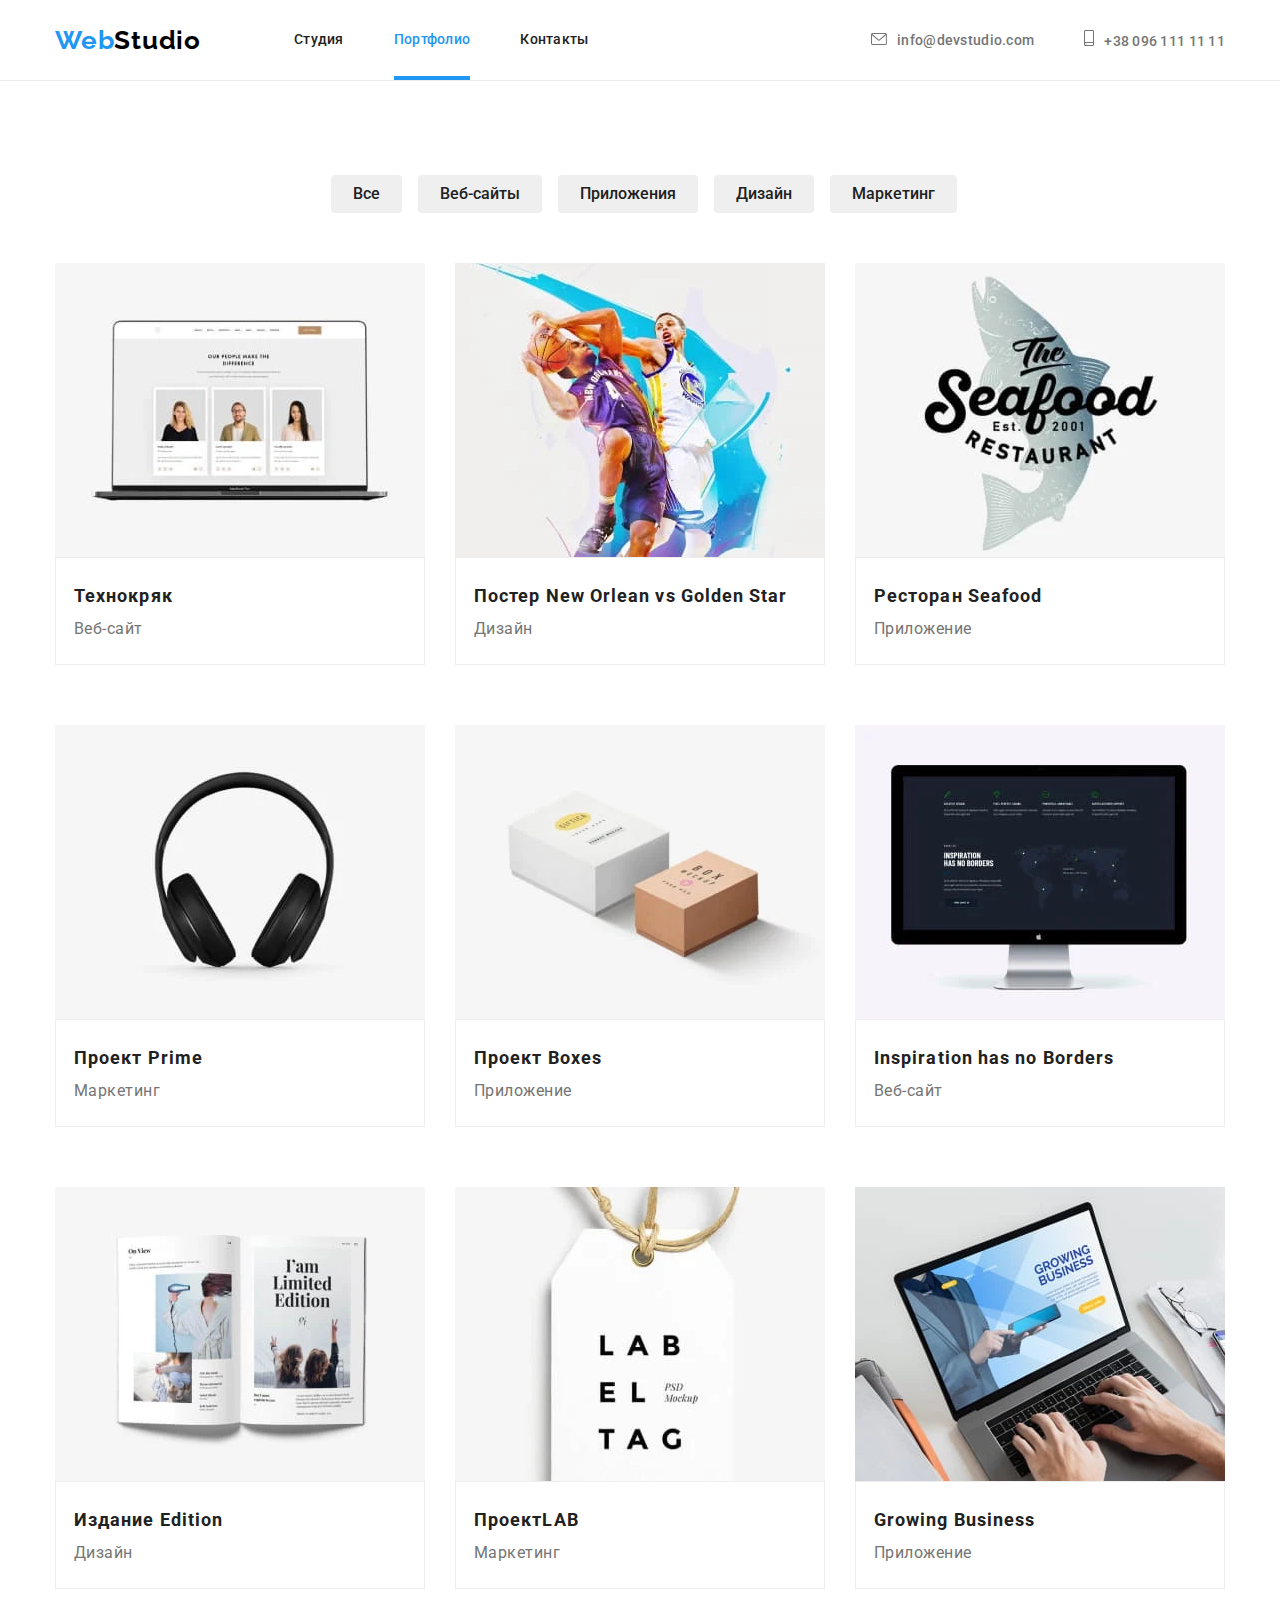
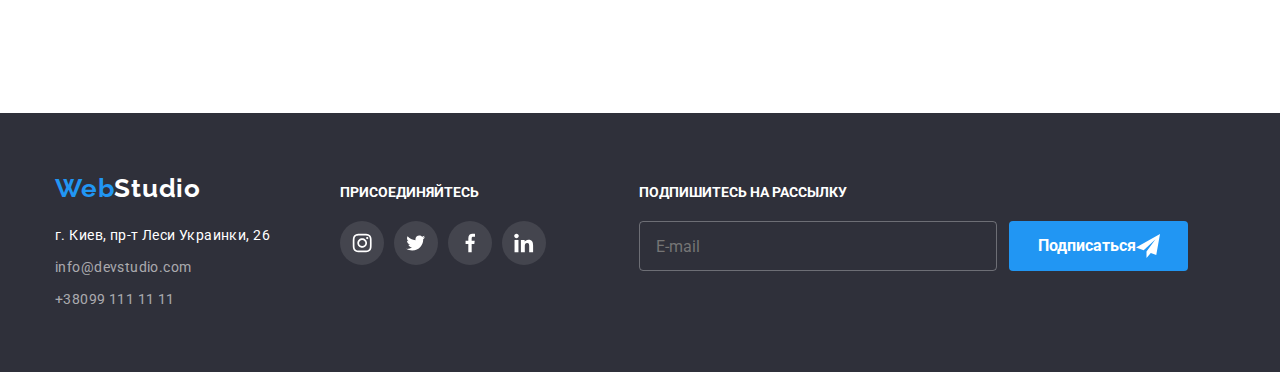
==== commit 652c4f50: "fighting scrolling" ====
--- a/portfolio.html
+++ b/portfolio.html
@@ -6,14 +6,12 @@
     <meta http-equiv="X-UA-Compatible" content="IE=edge">
     <meta name="viewport" content="width=device-width, initial-scale=1.0">
     <title>Document</title>
+    <link rel="stylesheet" href="https://cdn.jsdelivr.net/npm/modern-normalize@1.1.0/modern-normalize.min.css">
     <link rel="preconnect" href="https://fonts.googleapis.com">
     <link rel="preconnect" href="https://fonts.gstatic.com" crossorigin>
     <link
         href="https://fonts.googleapis.com/css2?family=Raleway:wght@700&family=Roboto:wght@400;500;700;900&display=swap"
         rel="stylesheet">
-    <link rel="stylesheet" href="https://cdn.jsdelivr.net/npm/modern-normalize@1.1.0/modern-normalize.min.css">
-
-
     <link rel="stylesheet" href="./css/main.css">
 </head>
 
@@ -129,21 +127,21 @@
                             <div class="client-img-overlay">
                                 <picture>
                                     <source media="(min-width: 1200px)"
-                                        srcset="./images/portfolio/desk/img.webp, ./images/portfolio/desk/img@2x.webp"
-                                        type="image/webp">
-                                    <source media="(min-width: 1200px)"
-                                        srcset="./images/portfolio/desk/img.jpg, ./images/potfolio/desk/img@2x.jpg">
-
-                                    <source media="(min-width: 768px)"
-                                        srcset="./images/portfolio/tabl/img.webp, ./images/portfolio/tabl/img@2x.webp"
-                                        type="image/webp">
-                                    <source media="(min-width: 768px)"
-                                        srcset="./images/portfolio/tabl/img.jpg, ./images/portfolio/tabl/img@2x.jpg">
-                                    <source media="(min-width: 280px)"
-                                        srcset="./images/portfolio/mob/img.webp, ./images/portfolio/mob/img@2x.webp"
-                                        type="image/webp">
-                                    <source media="(min-width: 280px)"
-                                        srcset="./images/portfolio/mob/img.jpg, ./images/portfolio/mob/img@2x.jpg">
+                                        srcset="./images/portfolio/desk/img.webp 1x, ./images/portfolio/desk/img@2x.webp 2x"
+                                        type="image/webp">
+                                    <source media="(min-width: 1200px)"
+                                        srcset="./images/portfolio/desk/img.jpg 1x, ./images/potfolio/desk/img@2x.jpg 2x">
+
+                                    <source media="(min-width: 768px)"
+                                        srcset="./images/portfolio/tabl/img.webp 1x, ./images/portfolio/tabl/img@2x.webp 2x"
+                                        type="image/webp">
+                                    <source media="(min-width: 768px)"
+                                        srcset="./images/portfolio/tabl/img.jpg 1x, ./images/portfolio/tabl/img@2x.jpg 2x">
+                                    <source media="(min-width: 280px)"
+                                        srcset="./images/portfolio/mob/img.webp 1x, ./images/portfolio/mob/img@2x.webp 2x"
+                                        type="image/webp">
+                                    <source media="(min-width: 280px)"
+                                        srcset="./images/portfolio/mob/img.jpg 1x, ./images/portfolio/mob/img@2x.jpg 2x">
                                     <img src="#" alt="фото нотбука">
                                 </picture>
                                 <p class="overlay">Технокряк это современная площадка распространения коронавируса.
@@ -163,21 +161,21 @@
                             <div class="client-img-overlay">
                                 <picture>
                                     <source media="(min-width: 1200px)"
-                                        srcset="./images/portfolio/desk/img-1.webp, ./images/portfolio/desk/img-1@2x.webp"
-                                        type="image/webp">
-                                    <source media="(min-width: 1200px)"
-                                        srcset="./images/portfolio/desk/img-1.jpg, ./images/potfolio/desk/img-1@2x.jpg">
-
-                                    <source media="(min-width: 768px)"
-                                        srcset="./images/portfolio/tabl/img-1.webp, ./images/portfolio/tabl/img-1@2x.webp"
-                                        type="image/webp">
-                                    <source media="(min-width: 768px)"
-                                        srcset="./images/portfolio/tabl/img-1.jpg, ./images/portfolio/tabl/img-1@2x.jpg">
-                                    <source media="(min-width: 280px)"
-                                        srcset="./images/portfolio/mob/img-1.webp, ./images/portfolio/mob/img@2x.webp"
-                                        type="image/webp">
-                                    <source media="(min-width: 280px)"
-                                        srcset="./images/portfolio/mob/img-1.jpg, ./images/portfolio/mob/img-1@2x.jpg">
+                                        srcset="./images/portfolio/desk/img-1.webp 1x, ./images/portfolio/desk/img-1@2x.webp 2x"
+                                        type="image/webp">
+                                    <source media="(min-width: 1200px)"
+                                        srcset="./images/portfolio/desk/img-1.jpg 1x, ./images/potfolio/desk/img-1@2x.jpg 2x">
+
+                                    <source media="(min-width: 768px)"
+                                        srcset="./images/portfolio/tabl/img-1.webp 1x, ./images/portfolio/tabl/img-1@2x.webp 2x"
+                                        type="image/webp">
+                                    <source media="(min-width: 768px)"
+                                        srcset="./images/portfolio/tabl/img-1.jpg 1x, ./images/portfolio/tabl/img-1@2x.jpg 2x">
+                                    <source media="(min-width: 280px)"
+                                        srcset="./images/portfolio/mob/img-1.webp 1x, ./images/portfolio/mob/img@2x.webp 2x"
+                                        type="image/webp">
+                                    <source media="(min-width: 280px)"
+                                        srcset="./images/portfolio/mob/img-1.jpg 1x, ./images/portfolio/mob/img-1@2x.jpg 2x">
                                     <img src="#" alt="два баскетболиста в прыжке с мячём">
                                 </picture>
                                 <p class="overlay">Lorem ipsum dolor sit amet consectetur adipisicing elit. Voluptatibus
@@ -197,21 +195,21 @@
                             <div class="client-img-overlay">
                                 <picture>
                                     <source media="(min-width: 1200px)"
-                                        srcset="./images/portfolio/desk/img-2.webp, ./images/portfolio/desk/img-2@2x.webp"
-                                        type="image/webp">
-                                    <source media="(min-width: 1200px)"
-                                        srcset="./images/portfolio/desk/img-2.jpg, ./images/potfolio/desk/img-2@2x.jpg">
-
-                                    <source media="(min-width: 768px)"
-                                        srcset="./images/portfolio/tabl/img-2.webp, ./images/portfolio/tabl/img-2@2x.webp"
-                                        type="image/webp">
-                                    <source media="(min-width: 768px)"
-                                        srcset="./images/portfolio/tabl/img-2.jpg, ./images/portfolio/tabl/img-2@2x.jpg">
-                                    <source media="(min-width: 280px)"
-                                        srcset="./images/portfolio/mob/img-2.webp, ./images/portfolio/mob/img-2@2x.webp"
-                                        type="image/webp">
-                                    <source media="(min-width: 280px)"
-                                        srcset="./images/portfolio/mob/img-2.jpg, ./images/portfolio/mob/img-2@2x.jpg">
+                                        srcset="./images/portfolio/desk/img-2.webp 1x, ./images/portfolio/desk/img-2@2x.webp 2x"
+                                        type="image/webp">
+                                    <source media="(min-width: 1200px)"
+                                        srcset="./images/portfolio/desk/img-2.jpg 1x, ./images/potfolio/desk/img-2@2x.jpg 2x">
+
+                                    <source media="(min-width: 768px)"
+                                        srcset="./images/portfolio/tabl/img-2.webp 1x, ./images/portfolio/tabl/img-2@2x.webp 2x"
+                                        type="image/webp">
+                                    <source media="(min-width: 768px)"
+                                        srcset="./images/portfolio/tabl/img-2.jpg 1x, ./images/portfolio/tabl/img-2@2x.jpg 2x">
+                                    <source media="(min-width: 280px)"
+                                        srcset="./images/portfolio/mob/img-2.webp 1x, ./images/portfolio/mob/img-2@2x.webp 2x"
+                                        type="image/webp">
+                                    <source media="(min-width: 280px)"
+                                        srcset="./images/portfolio/mob/img-2.jpg 1x, ./images/portfolio/mob/img-2@2x.jpg 2x">
                                     <img src="#" alt="лого ресторана">
                                 </picture>
                                 <p class="overlay">Lorem ipsum dolor sit amet consectetur adipisicing elit. Voluptatibus
@@ -231,21 +229,21 @@
                             <div class="client-img-overlay">
                                 <picture>
                                     <source media="(min-width: 1200px)"
-                                        srcset="./images/portfolio/desk/img-3.webp, ./images/portfolio/desk/img-3@2x.webp"
-                                        type="image/webp">
-                                    <source media="(min-width: 1200px)"
-                                        srcset="./images/portfolio/desk/img-3.jpg, ./images/potfolio/desk/img-3@2x.jpg">
-
-                                    <source media="(min-width: 768px)"
-                                        srcset="./images/portfolio/tabl/img-3.webp, ./images/portfolio/tabl/img-3@2x.webp"
-                                        type="image/webp">
-                                    <source media="(min-width: 768px)"
-                                        srcset="./images/portfolio/tabl/img-3.jpg, ./images/portfolio/tabl/img-3@2x.jpg">
-                                    <source media="(min-width: 280px)"
-                                        srcset="./images/portfolio/mob/img-3.webp, ./images/portfolio/mob/img-3@2x.webp"
-                                        type="image/webp">
-                                    <source media="(min-width: 280px)"
-                                        srcset="./images/portfolio/mob/img-3.jpg, ./images/portfolio/mob/img-3@2x.jpg">
+                                        srcset="./images/portfolio/desk/img-3.webp 1x, ./images/portfolio/desk/img-3@2x.webp 2x"
+                                        type="image/webp">
+                                    <source media="(min-width: 1200px)"
+                                        srcset="./images/portfolio/desk/img-3.jpg 1x, ./images/potfolio/desk/img-3@2x.jpg 2x">
+
+                                    <source media="(min-width: 768px)"
+                                        srcset="./images/portfolio/tabl/img-3.webp 1x, ./images/portfolio/tabl/img-3@2x.webp 2x"
+                                        type="image/webp">
+                                    <source media="(min-width: 768px)"
+                                        srcset="./images/portfolio/tabl/img-3.jpg 1x, ./images/portfolio/tabl/img-3@2x.jpg 2x">
+                                    <source media="(min-width: 280px)"
+                                        srcset="./images/portfolio/mob/img-3.webp 1x, ./images/portfolio/mob/img-3@2x.webp 2x"
+                                        type="image/webp">
+                                    <source media="(min-width: 280px)"
+                                        srcset="./images/portfolio/mob/img-3.jpg 1x, ./images/portfolio/mob/img-3@2x.jpg 2x">
                                     <img src="#" alt="фото наушников">
                                 </picture>
                                 <p class="overlay">Lorem ipsum dolor sit amet consectetur adipisicing elit. Voluptatibus
@@ -265,21 +263,21 @@
                             <div class="client-img-overlay">
                                 <picture>
                                     <source media="(min-width: 1200px)"
-                                        srcset="./images/portfolio/desk/img-4.webp, ./images/portfolio/desk/img-4@2x.webp"
-                                        type="image/webp">
-                                    <source media="(min-width: 1200px)"
-                                        srcset="./images/portfolio/desk/img-4.jpg, ./images/potfolio/desk/img-4@2x.jpg">
-
-                                    <source media="(min-width: 768px)"
-                                        srcset="./images/portfolio/tabl/img-4.webp, ./images/portfolio/tabl/img-4@2x.webp"
-                                        type="image/webp">
-                                    <source media="(min-width: 768px)"
-                                        srcset="./images/portfolio/tabl/img-4.jpg, ./images/portfolio/tabl/img-4@2x.jpg">
-                                    <source media="(min-width: 280px)"
-                                        srcset="./images/portfolio/mob/img-4.webp, ./images/portfolio/mob/img-4@2x.webp"
-                                        type="image/webp">
-                                    <source media="(min-width: 280px)"
-                                        srcset="./images/portfolio/mob/img-4.jpg, ./images/portfolio/mob/img-4@2x.jpg">
+                                        srcset="./images/portfolio/desk/img-4.webp 1x, ./images/portfolio/desk/img-4@2x.webp 2x"
+                                        type="image/webp">
+                                    <source media="(min-width: 1200px)"
+                                        srcset="./images/portfolio/desk/img-4.jpg 1x, ./images/potfolio/desk/img-4@2x.jpg 2x">
+
+                                    <source media="(min-width: 768px)"
+                                        srcset="./images/portfolio/tabl/img-4.webp 1x, ./images/portfolio/tabl/img-4@2x.webp 2x"
+                                        type="image/webp">
+                                    <source media="(min-width: 768px)"
+                                        srcset="./images/portfolio/tabl/img-4.jpg 1x, ./images/portfolio/tabl/img-4@2x.jpg 2x">
+                                    <source media="(min-width: 280px)"
+                                        srcset="./images/portfolio/mob/img-4.webp 1x, ./images/portfolio/mob/img-4@2x.webp 2x"
+                                        type="image/webp">
+                                    <source media="(min-width: 280px)"
+                                        srcset="./images/portfolio/mob/img-4.jpg 1x, ./images/portfolio/mob/img-4@2x.jpg 2x">
                                     <img src="#" alt="духи в коробках">
                                 </picture>
                                 <p class="overlay">Lorem ipsum dolor sit amet consectetur adipisicing elit. Voluptatibus
@@ -299,21 +297,21 @@
                             <div class="client-img-overlay">
                                 <picture>
                                     <source media="(min-width: 1200px)"
-                                        srcset="./images/portfolio/desk/img-5.webp, ./images/portfolio/desk/img-5@2x.webp"
-                                        type="image/webp">
-                                    <source media="(min-width: 1200px)"
-                                        srcset="./images/portfolio/desk/img-5.jpg, ./images/potfolio/desk/img-5@2x.jpg">
-
-                                    <source media="(min-width: 768px)"
-                                        srcset="./images/portfolio/tabl/img-5.webp, ./images/portfolio/tabl/img-5@2x.webp"
-                                        type="image/webp">
-                                    <source media="(min-width: 768px)"
-                                        srcset="./images/portfolio/tabl/img-5.jpg, ./images/portfolio/tabl/img-5@2x.jpg">
-                                    <source media="(min-width: 280px)"
-                                        srcset="./images/portfolio/mob/img-5.webp, ./images/portfolio/mob/img-5@2x.webp"
-                                        type="image/webp">
-                                    <source media="(min-width: 280px)"
-                                        srcset="./images/portfolio/mob/img-5.jpg, ./images/portfolio/mob/img-5@2x.jpg">
+                                        srcset="./images/portfolio/desk/img-5.webp 1x, ./images/portfolio/desk/img-5@2x.webp 2x"
+                                        type="image/webp">
+                                    <source media="(min-width: 1200px)"
+                                        srcset="./images/portfolio/desk/img-5.jpg 1x, ./images/potfolio/desk/img-5@2x.jpg 2x">
+
+                                    <source media="(min-width: 768px)"
+                                        srcset="./images/portfolio/tabl/img-5.webp 1x, ./images/portfolio/tabl/img-5@2x.webp 2x"
+                                        type="image/webp">
+                                    <source media="(min-width: 768px)"
+                                        srcset="./images/portfolio/tabl/img-5.jpg 1x, ./images/portfolio/tabl/img-5@2x.jpg 2x">
+                                    <source media="(min-width: 280px)"
+                                        srcset="./images/portfolio/mob/img-5.webp 1x, ./images/portfolio/mob/img-5@2x.webp 2x"
+                                        type="image/webp">
+                                    <source media="(min-width: 280px)"
+                                        srcset="./images/portfolio/mob/img-5.jpg 1x, ./images/portfolio/mob/img-5@2x.jpg 2x">
                                     <img src="#" alt="открытый сайт на мониторе">
                                 </picture>
                                 <p class="overlay">Lorem ipsum dolor sit amet consectetur adipisicing elit. Voluptatibus
@@ -333,21 +331,21 @@
                             <div class="client-img-overlay">
                                 <picture>
                                     <source media="(min-width: 1200px)"
-                                        srcset="./images/portfolio/desk/img-6.webp, ./images/portfolio/desk/img-6@2x.webp"
-                                        type="image/webp">
-                                    <source media="(min-width: 1200px)"
-                                        srcset="./images/portfolio/desk/img-6.jpg, ./images/potfolio/desk/img-6@2x.jpg">
-
-                                    <source media="(min-width: 768px)"
-                                        srcset="./images/portfolio/tabl/img-6.webp, ./images/portfolio/tabl/img-6@2x.webp"
-                                        type="image/webp">
-                                    <source media="(min-width: 768px)"
-                                        srcset="./images/portfolio/tabl/img-6.jpg, ./images/portfolio/tabl/img-6@2x.jpg">
-                                    <source media="(min-width: 280px)"
-                                        srcset="./images/portfolio/mob/img-6.webp, ./images/portfolio/mob/img-6@2x.webp"
-                                        type="image/webp">
-                                    <source media="(min-width: 280px)"
-                                        srcset="./images/portfolio/mob/img-6.jpg, ./images/portfolio/mob/img-6@2x.jpg">
+                                        srcset="./images/portfolio/desk/img-6.webp 1x, ./images/portfolio/desk/img-6@2x.webp 2x"
+                                        type="image/webp">
+                                    <source media="(min-width: 1200px)"
+                                        srcset="./images/portfolio/desk/img-6.jpg 1x, ./images/potfolio/desk/img-6@2x.jpg 2x">
+
+                                    <source media="(min-width: 768px)"
+                                        srcset="./images/portfolio/tabl/img-6.webp 1x, ./images/portfolio/tabl/img-6@2x.webp 2x"
+                                        type="image/webp">
+                                    <source media="(min-width: 768px)"
+                                        srcset="./images/portfolio/tabl/img-6.jpg 1x, ./images/portfolio/tabl/img-6@2x.jpg 2x">
+                                    <source media="(min-width: 280px)"
+                                        srcset="./images/portfolio/mob/img-6.webp 1x, ./images/portfolio/mob/img-6@2x.webp 2x"
+                                        type="image/webp">
+                                    <source media="(min-width: 280px)"
+                                        srcset="./images/portfolio/mob/img-6.jpg 1x, ./images/portfolio/mob/img-6@2x.jpg 2x">
                                     <img src="#" alt="открытая книга">
                                 </picture>
                                 <p class="overlay">Lorem ipsum dolor sit amet consectetur adipisicing elit. Voluptatibus
@@ -367,21 +365,21 @@
                             <div class="client-img-overlay">
                                 <picture>
                                     <source media="(min-width: 1200px)"
-                                        srcset="./images/portfolio/desk/img-7.webp, ./images/portfolio/desk/img-7@2x.webp"
-                                        type="image/webp">
-                                    <source media="(min-width: 1200px)"
-                                        srcset="./images/portfolio/desk/img-7.jpg, ./images/potfolio/desk/img-7@2x.jpg">
-
-                                    <source media="(min-width: 768px)"
-                                        srcset="./images/portfolio/tabl/img-7.webp, ./images/portfolio/tabl/img-7@2x.webp"
-                                        type="image/webp">
-                                    <source media="(min-width: 768px)"
-                                        srcset="./images/portfolio/tabl/img-7.jpg, ./images/portfolio/tabl/img-7@2x.jpg">
-                                    <source media="(min-width: 280px)"
-                                        srcset="./images/portfolio/mob/img-7.webp, ./images/portfolio/mob/img-7@2x.webp"
-                                        type="image/webp">
-                                    <source media="(min-width: 280px)"
-                                        srcset="./images/portfolio/mob/img-7.jpg, ./images/portfolio/mob/img-7@2x.jpg">
+                                        srcset="./images/portfolio/desk/img-7.webp 1x, ./images/portfolio/desk/img-7@2x.webp 2x"
+                                        type="image/webp">
+                                    <source media="(min-width: 1200px)"
+                                        srcset="./images/portfolio/desk/img-7.jpg 1x, ./images/potfolio/desk/img-7@2x.jpg 2x">
+
+                                    <source media="(min-width: 768px)"
+                                        srcset="./images/portfolio/tabl/img-7.webp 1x, ./images/portfolio/tabl/img-7@2x.webp 2x"
+                                        type="image/webp">
+                                    <source media="(min-width: 768px)"
+                                        srcset="./images/portfolio/tabl/img-7.jpg 1x, ./images/portfolio/tabl/img-7@2x.jpg 2x">
+                                    <source media="(min-width: 280px)"
+                                        srcset="./images/portfolio/mob/img-7.webp 1x, ./images/portfolio/mob/img-7@2x.webp 2x"
+                                        type="image/webp">
+                                    <source media="(min-width: 280px)"
+                                        srcset="./images/portfolio/mob/img-7.jpg 1x, ./images/portfolio/mob/img-7@2x.jpg 2x">
                                     <img src="#" alt="логотип">
                                 </picture>
                                 <p class="overlay">Lorem ipsum dolor sit amet consectetur adipisicing elit. Voluptatibus
@@ -401,21 +399,21 @@
                             <div class="client-img-overlay">
                                 <picture>
                                     <source media="(min-width: 1200px)"
-                                        srcset="./images/portfolio/desk/img-8.webp, ./images/portfolio/desk/img-8@2x.webp"
-                                        type="image/webp">
-                                    <source media="(min-width: 1200px)"
-                                        srcset="./images/portfolio/desk/img-8.jpg, ./images/potfolio/desk/img-8@2x.jpg">
-
-                                    <source media="(min-width: 768px)"
-                                        srcset="./images/portfolio/tabl/img-8.webp, ./images/portfolio/tabl/img-8@2x.webp"
-                                        type="image/webp">
-                                    <source media="(min-width: 768px)"
-                                        srcset="./images/portfolio/tabl/img-8.jpg, ./images/portfolio/tabl/img-8@2x.jpg">
-                                    <source media="(min-width: 280px)"
-                                        srcset="./images/portfolio/mob/img-8.webp, ./images/portfolio/mob/img-8@2x.webp"
-                                        type="image/webp">
-                                    <source media="(min-width: 280px)"
-                                        srcset="./images/portfolio/mob/img-8.jpg, ./images/portfolio/mob/img-8@2x.jpg">
+                                        srcset="./images/portfolio/desk/img-8.webp 1x, ./images/portfolio/desk/img-8@2x.webp 2x"
+                                        type="image/webp">
+                                    <source media="(min-width: 1200px)"
+                                        srcset="./images/portfolio/desk/img-8.jpg 1x, ./images/potfolio/desk/img-8@2x.jpg 2x">
+
+                                    <source media="(min-width: 768px)"
+                                        srcset="./images/portfolio/tabl/img-8.webp 1x, ./images/portfolio/tabl/img-8@2x.webp 2x"
+                                        type="image/webp">
+                                    <source media="(min-width: 768px)"
+                                        srcset="./images/portfolio/tabl/img-8.jpg 1x, ./images/portfolio/tabl/img-8@2x.jpg 2x">
+                                    <source media="(min-width: 280px)"
+                                        srcset="./images/portfolio/mob/img-8.webp 1x, ./images/portfolio/mob/img-8@2x.webp 2x"
+                                        type="image/webp">
+                                    <source media="(min-width: 280px)"
+                                        srcset="./images/portfolio/mob/img-8.jpg 1x, ./images/portfolio/mob/img-8@2x.jpg 2x">
                                     <img src="#" alt="работа на ноутбуке">
                                 </picture>
                                 <p class="overlay">Lorem ipsum dolor sit amet consectetur adipisicing elit. Voluptatibus
@@ -481,6 +479,7 @@
                     </li>
                 </ul>
             </div>
+
             <form action="#" class="footer-subscription-form">
                 <p class="footer-subscription-text">Подпишитесь на рассылку</p>
                 <span class="footer-subscrition-block">
--- a/css/main.css
+++ b/css/main.css
@@ -61,24 +61,24 @@
 .container {
   padding-left: 15px;
   padding-right: 15px;
-  margin: 0 auto;
 }
 
 @media screen and (min-width: 480px) {
   .container {
-    width: 480px;
+    max-width: 480px;
+    margin: 0 auto;
   }
 }
 
 @media screen and (min-width: 768px) {
   .container {
-    width: 768px;
+    max-width: 768px;
   }
 }
 
 @media screen and (min-width: 1200px) {
   .container {
-    width: 1200px;
+    max-width: 1200px;
   }
 }
 
@@ -103,7 +103,7 @@
 }
 
 .head {
-  margin: 0 auto;
+  width: 100vw;
   border-bottom: 1px solid #ececec;
 }
 
@@ -259,16 +259,7 @@
   color: #2196F3;
 }
 
-@media screen and (min-width: 480px) {
-  .head {
-    width: 480px;
-  }
-}
-
 @media screen and (min-width: 768px) {
-  .head {
-    width: 768px;
-  }
   .burger-btn {
     display: none;
   }
@@ -378,9 +369,6 @@
 }
 
 @media screen and (min-width: 1200px) {
-  .head {
-    width: 1200px;
-  }
   .contact__item:not(:last-child) {
     margin-bottom: 0;
   }
@@ -478,7 +466,7 @@
   background-color: #188ce8;
 }
 
-.advantages-icon-field {
+.advantages__list-item {
   display: flex;
   flex-direction: column;
   justify-content: center;
@@ -487,12 +475,12 @@
   margin-bottom: 30px;
 }
 
-.advantages-icon-pic {
+.advantages__list-icon {
   width: 70px;
   height: 70px;
 }
 
-.advantages-icon-item {
+.advantages__list-field {
   display: flex;
   justify-content: center;
   align-items: center;
@@ -504,7 +492,7 @@
   background-color: #f5f4fa;
 }
 
-.advantages-list-title {
+.advantages__list-title {
   font-weight: 700;
   font-size: 14px;
   line-height: 1.14;
@@ -514,7 +502,7 @@
   margin-bottom: 10px;
 }
 
-.advantages-text {
+.advantages__list-text {
   font-weight: 400;
   font-size: 14px;
   line-height: 1.71;
@@ -523,45 +511,57 @@
 }
 
 @media screen and (min-width: 768px) {
-  .advantages-icon {
+  .advantages__list {
     display: flex;
     flex-wrap: wrap;
     margin-left: -30px;
     margin-top: -30px;
-    max-width: 768px;
-  }
-  .advantages-icon-field {
+    width: 768px;
+  }
+  .advantages__list-item {
     margin-left: 30px;
     margin-top: 30px;
-    max-width: 354px;
+    width: 354px;
     align-items: flex-start;
     margin-bottom: 0px;
   }
-  .advantages-icon-item {
+  .advantages__list-field {
     max-width: 354px;
   }
-  .advantages-text-1 {
+  .advantages__list-text--height {
     height: 75px;
   }
 }
 
+@media screen and (max-width: 1199px) {
+  .advantages__list {
+    display: none;
+  }
+  .advantages__list-item {
+    display: none;
+  }
+}
+
 @media screen and (min-width: 1200px) {
-  .advantages-icon {
+  .advantages__list {
     display: flex;
     flex-wrap: nowrap;
-    justify-content: space-between;
-    max-width: 1200px;
+    width: 1200px;
     margin-top: 0;
     margin-left: 0;
   }
-  .advantages-icon-field {
+  .advantages__list-item:not(:first-child) {
+    margin-left: 30px;
+  }
+  .advantages__list-item {
+    width: 270px;
+    margin-left: 0;
+    margin-top: 0;
+  }
+  .advantages__list-field {
     max-width: 270px;
-    margin: 0px;
-  }
-  .advantages-icon-item {
-    max-width: 270px;
-  }
-  .advantages-text-1 {
+  }
+  .advantages__list-text--height {
     height: inherit;
   }
 }
@@ -623,11 +623,9 @@
 }
 
 .team {
-  margin: 0 auto;
   width: 100vw;
   padding-bottom: 60px;
   padding-top: 60px;
-  max-width: 480px;
   background-color: #f5f4fa;
 }
 
@@ -716,9 +714,6 @@
 }
 
 @media screen and (min-width: 768px) {
-  .team {
-    max-width: 768px;
-  }
   .team-list {
     display: flex;
     flex-direction: row;
@@ -733,15 +728,7 @@
   }
 }
 
-@media screen and (min-width: 1200px) {
-  .team {
-    max-width: 1200px;
-  }
-}
-
 .regular-customers {
-  width: 480px;
-  margin: 0 auto;
   padding-top: 60px;
   padding-bottom: 60px;
 }
@@ -753,6 +740,7 @@
 .regular-customers-list {
   display: flex;
   flex-wrap: wrap;
+  justify-content: space-between;
   margin-top: -30px;
   margin-left: -30px;
 }
@@ -760,16 +748,13 @@
 .regular-customers-item {
   margin-top: 30px;
   margin-left: 30px;
-  flex-basis: calc((100%-60px) / 2);
   max-width: 210px;
 }
 
 .regular-customers-link {
   max-width: 210px;
   height: 92px;
-  display: flex;
-  justify-content: center;
-  align-items: center;
+  display: block;
   cursor: pointer;
   border: 1px solid #afb1b8;
   border-radius: 4px;
@@ -801,15 +786,13 @@
     width: 768px;
   }
   .regular-customers-item {
-    flex-basis: calc((100%-90px) / 3);
-    max-width: 226px;
+    width: 226px;
   }
 }
 
 @media screen and (min-width: 1200px) {
   .regular-customers {
     width: 1200px;
-    padding-top: 94px;
     padding-bottom: 94px;
   }
   .regular-customers-title {
@@ -820,19 +803,16 @@
     flex-wrap: nowrap;
     justify-content: space-between;
     margin-top: 0px;
-    margin-left: 0px;
   }
   .regular-customers-item {
     margin-top: 0px;
     margin-left: 0px;
     flex-basis: none;
-    max-width: 170px;
   }
 }
 
 footer {
-  max-width: 1600px;
-  margin: 0 auto;
+  width: 100vw;
   padding: 60px 0;
   background-color: #2f303a;
 }
@@ -951,16 +931,9 @@
   fill: #ffffff;
 }
 
-@media screen and (min-width: 480px) {
-  .footer-block {
-    width: 480px;
-  }
-}
-
 @media screen and (min-width: 768px) {
   .footer-block {
     margin: 0 auto;
-    width: 768px;
     display: flex;
     flex-direction: row;
     flex-wrap: wrap;
@@ -971,7 +944,6 @@
 
 @media screen and (min-width: 1200px) {
   .footer-block {
-    width: 1200px;
     flex-wrap: nowrap;
     justify-content: flex-start;
     align-items: baseline;
@@ -1032,7 +1004,8 @@
 .footer-subscription-input {
   display: block;
   margin-bottom: 20px;
-  width: 450px;
+  width: 100vw;
+  max-width: 450px;
   height: 50px;
   border: 1px solid rgba(255, 255, 255, 0.3);
   border-radius: 4px;
@@ -1323,9 +1296,8 @@
   .work-menu {
     flex-wrap: nowrap;
     justify-content: center;
+    margin: 0 auto;
     margin-bottom: 30px;
-    margin-top: 0;
-    margin-left: 0;
   }
   .work-menu-btn {
     display: block;
@@ -1414,15 +1386,8 @@
   color: var(--text-color);
 }
 
-@media screen and (min-width: 480px) {
-  .client {
-    width: 480px;
-  }
-}
-
 @media screen and (min-width: 768px) {
   .client {
-    width: 768px;
     display: flex;
     flex-direction: row;
     flex-wrap: wrap;
@@ -1439,10 +1404,4 @@
     box-shadow: 0 4px 4px 0 rgba(0, 0, 0, 0.25);
   }
 }
-
-@media screen and (min-width: 1200px) {
-  .client {
-    width: 1200px;
-  }
-}
 /*# sourceMappingURL=main.css.map */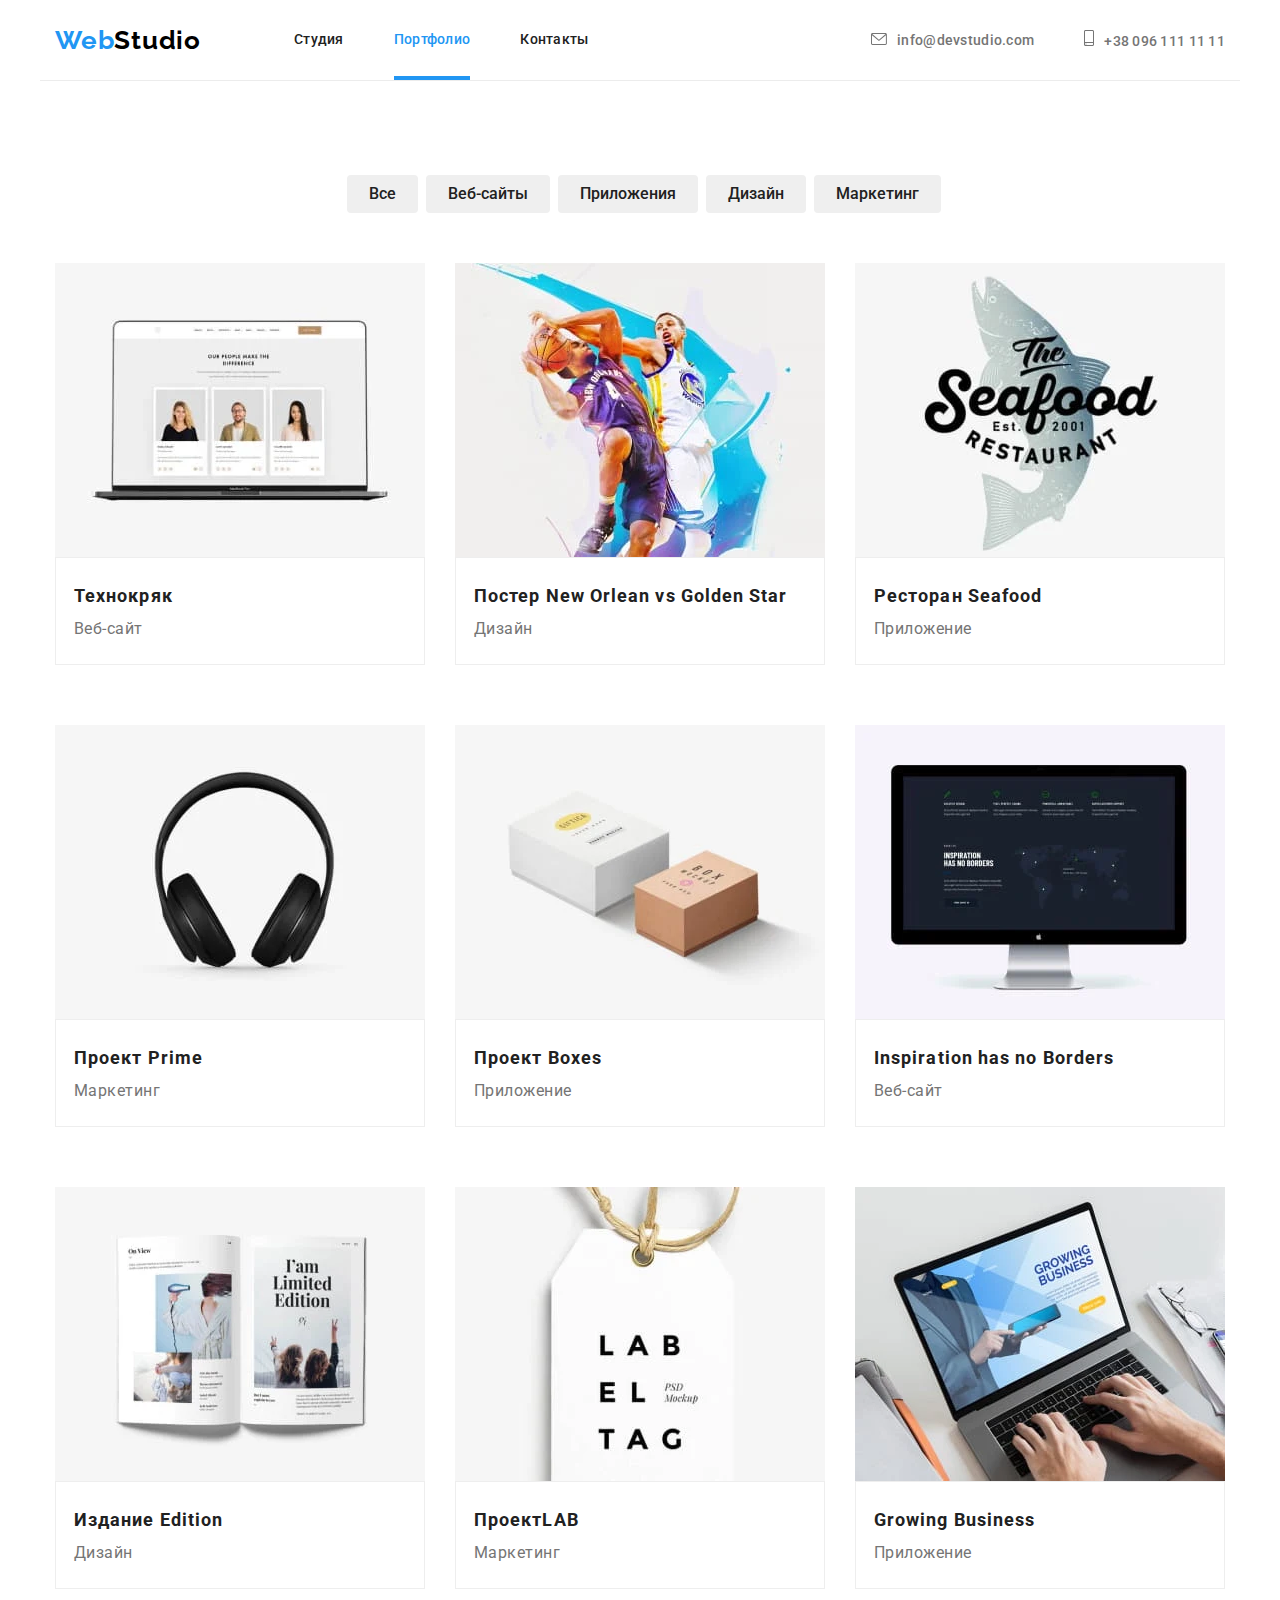
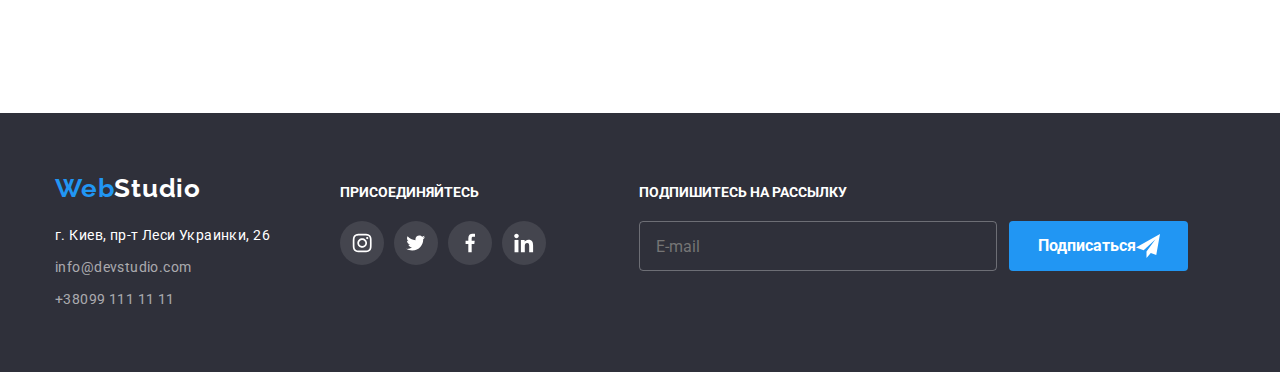
==== commit 0cb96b4a: "js for portfolio" ====
--- a/portfolio.html
+++ b/portfolio.html
@@ -497,6 +497,7 @@
         </div>
 
     </footer>
+    <script src="./js/menu.js"></script>
 </body>
 
 </html>--- a/css/main.css
+++ b/css/main.css
@@ -152,8 +152,8 @@
   position: fixed;
   top: 0;
   left: 0;
-  width: 100vw;
-  height: 100vh;
+  width: 100%;
+  height: 100%;
   z-index: 10;
   padding: 48px 40px;
   background-color: #FFFFFF;
@@ -164,7 +164,7 @@
 }
 
 .menu-mob.is-open {
-  opacity: 1;
+  opacity: 10;
   visibility: visible;
   pointer-events: auto;
 }
@@ -238,14 +238,12 @@
 }
 
 .menu-mob__social {
-  position: relative;
   display: flex;
   justify-content: left;
 }
 
 .menu-mob__social-item:not(:first-child) {
   border-left: 1px solid;
-  border-right-width: 22px;
   padding-left: 10px;
   color: rgba(33, 33, 33, 0.2);
   margin-left: 10px;
@@ -260,6 +258,10 @@
 }
 
 @media screen and (min-width: 768px) {
+  .head {
+    width: 768px;
+    margin: 0 auto;
+  }
   .burger-btn {
     display: none;
   }
@@ -369,6 +371,9 @@
 }
 
 @media screen and (min-width: 1200px) {
+  .head {
+    width: 1200px;
+  }
   .contact__item:not(:last-child) {
     margin-bottom: 0;
   }
@@ -385,7 +390,7 @@
 }
 
 .hero {
-  width: 100vw;
+  width: 100%;
   padding-top: 118px;
   padding-bottom: 118px;
   background-image: linear-gradient(rgba(47, 48, 58, 0.4), rgba(47, 48, 58, 0.4)), url("../images/fon-images/mob/bg-main.jpg");
@@ -714,6 +719,10 @@
 }
 
 @media screen and (min-width: 768px) {
+  .team {
+    width: 768px;
+    margin: 0 auto;
+  }
   .team-list {
     display: flex;
     flex-direction: row;
@@ -728,9 +737,10 @@
   }
 }
 
-.regular-customers {
-  padding-top: 60px;
-  padding-bottom: 60px;
+@media screen and (min-width: 1200px) {
+  .team {
+    width: 1200px;
+  }
 }
 
 .regular-customers-title {
@@ -740,21 +750,23 @@
 .regular-customers-list {
   display: flex;
   flex-wrap: wrap;
-  justify-content: space-between;
   margin-top: -30px;
   margin-left: -30px;
 }
 
 .regular-customers-item {
+  width: calc((100%-30px * 2) / 2);
   margin-top: 30px;
   margin-left: 30px;
-  max-width: 210px;
+  text-align: center;
 }
 
 .regular-customers-link {
-  max-width: 210px;
+  width: 100%;
   height: 92px;
-  display: block;
+  display: flex;
+  justify-content: center;
+  align-items: center;
   cursor: pointer;
   border: 1px solid #afb1b8;
   border-radius: 4px;
@@ -782,19 +794,12 @@
 }
 
 @media screen and (min-width: 768px) {
-  .regular-customers {
-    width: 768px;
-  }
   .regular-customers-item {
-    width: 226px;
+    width: calc((100% - 30px * 3) / 3);
   }
 }
 
 @media screen and (min-width: 1200px) {
-  .regular-customers {
-    width: 1200px;
-    padding-bottom: 94px;
-  }
   .regular-customers-title {
     margin-bottom: 50px;
   }
@@ -803,16 +808,18 @@
     flex-wrap: nowrap;
     justify-content: space-between;
     margin-top: 0px;
-  }
-  .regular-customers-item {
+    margin-left: 0;
+  }
+  regular-customers-item {
     margin-top: 0px;
     margin-left: 0px;
     flex-basis: none;
+    width: 170px;
   }
 }
 
 footer {
-  width: 100vw;
+  width: 100%;
   padding: 60px 0;
   background-color: #2f303a;
 }
@@ -932,8 +939,12 @@
 }
 
 @media screen and (min-width: 768px) {
+  footer {
+    margin: 0 auto;
+  }
   .footer-block {
     margin: 0 auto;
+    width: 768px;
     display: flex;
     flex-direction: row;
     flex-wrap: wrap;
@@ -943,7 +954,11 @@
 }
 
 @media screen and (min-width: 1200px) {
+  footer {
+    max-width: 1600px;
+  }
   .footer-block {
+    width: 1200px;
     flex-wrap: nowrap;
     justify-content: flex-start;
     align-items: baseline;
@@ -1066,7 +1081,8 @@
 
 .modal {
   position: absolute;
-  width: 450px;
+  width: 100%;
+  max-width: 450px;
   background-color: #ffffff;
   padding: 40px;
   top: 50%;
@@ -1104,7 +1120,7 @@
 
 @media screen and (min-width: 1200px) {
   .modal {
-    width: 528px;
+    max-width: 528px;
   }
 }
 
@@ -1303,8 +1319,8 @@
     display: block;
     margin-top: 0;
   }
-  .work-menu-btn:not(:last-child) {
-    margin-right: 8px;
+  .work-menu-btn:not(:first-child) {
+    margin-left: 8px;
   }
 }
 
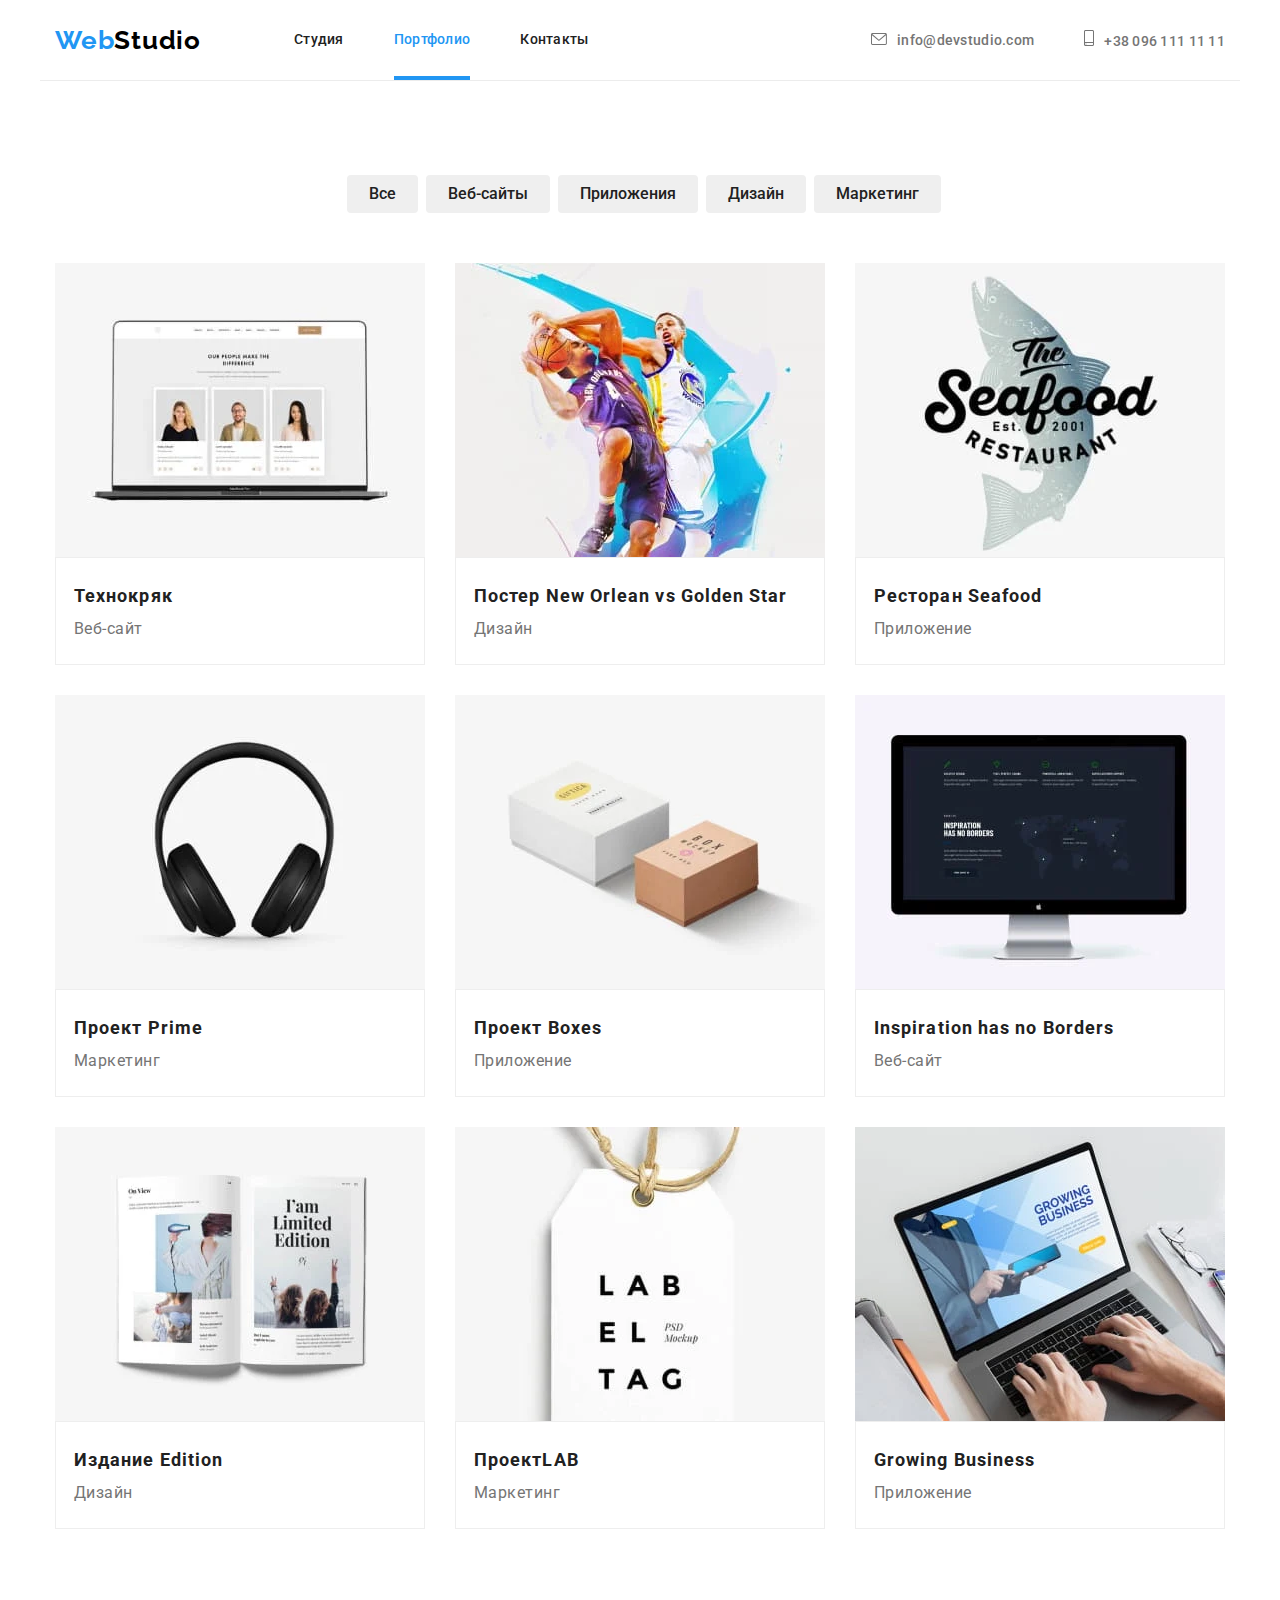
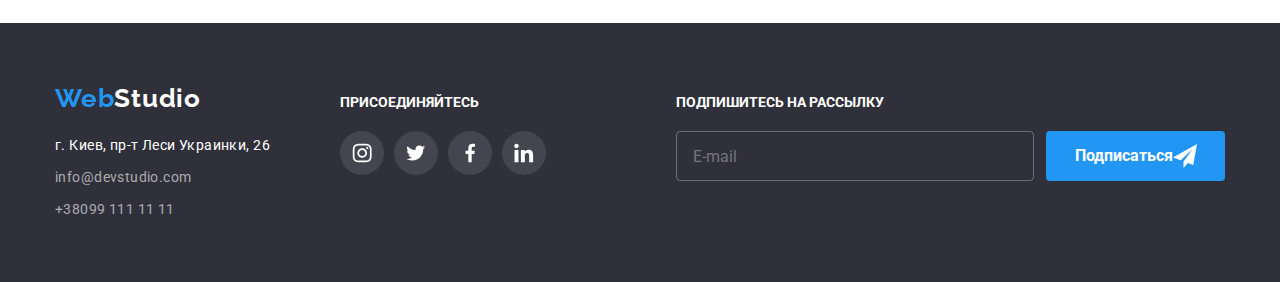
==== commit b428350a: "added client__img" ====
--- a/portfolio.html
+++ b/portfolio.html
@@ -122,7 +122,7 @@
             <div class="client-block container">
 
                 <ul class="client link">
-                    <li class="client-cell">
+                    <li class="client-item">
                         <a href="#" class="client-link">
                             <div class="client-img-overlay">
                                 <picture>
@@ -142,7 +142,7 @@
                                         type="image/webp">
                                     <source media="(min-width: 280px)"
                                         srcset="./images/portfolio/mob/img.jpg 1x, ./images/portfolio/mob/img@2x.jpg 2x">
-                                    <img src="#" alt="фото нотбука">
+                                    <img class="client__img" src="#" alt="фото нотбука">
                                 </picture>
                                 <p class="overlay">Технокряк это современная площадка распространения коронавируса.
                                     Компании
@@ -156,7 +156,7 @@
                         </a>
                     </li>
 
-                    <li class="client-cell">
+                    <li class="client-item">
                         <a href="#" class="client-link">
                             <div class="client-img-overlay">
                                 <picture>
@@ -176,7 +176,7 @@
                                         type="image/webp">
                                     <source media="(min-width: 280px)"
                                         srcset="./images/portfolio/mob/img-1.jpg 1x, ./images/portfolio/mob/img-1@2x.jpg 2x">
-                                    <img src="#" alt="два баскетболиста в прыжке с мячём">
+                                    <img class="client__img" src="#" alt="два баскетболиста в прыжке с мячём">
                                 </picture>
                                 <p class="overlay">Lorem ipsum dolor sit amet consectetur adipisicing elit. Voluptatibus
                                     iusto in tenetur. Mollitia harum aperiam quia a similique? Provident, unde
@@ -190,7 +190,7 @@
                         </a>
                     </li>
 
-                    <li class="client-cell">
+                    <li class="client-item">
                         <a href="#" class="client-link">
                             <div class="client-img-overlay">
                                 <picture>
@@ -210,7 +210,7 @@
                                         type="image/webp">
                                     <source media="(min-width: 280px)"
                                         srcset="./images/portfolio/mob/img-2.jpg 1x, ./images/portfolio/mob/img-2@2x.jpg 2x">
-                                    <img src="#" alt="лого ресторана">
+                                    <img class="client__img" src="#" alt="лого ресторана">
                                 </picture>
                                 <p class="overlay">Lorem ipsum dolor sit amet consectetur adipisicing elit. Voluptatibus
                                     iusto in tenetur. Mollitia harum aperiam quia a similique? Provident, unde
@@ -224,7 +224,7 @@
                         </a>
                     </li>
 
-                    <li class="client-cell">
+                    <li class="client-item">
                         <a href="#" class="client-link">
                             <div class="client-img-overlay">
                                 <picture>
@@ -244,7 +244,7 @@
                                         type="image/webp">
                                     <source media="(min-width: 280px)"
                                         srcset="./images/portfolio/mob/img-3.jpg 1x, ./images/portfolio/mob/img-3@2x.jpg 2x">
-                                    <img src="#" alt="фото наушников">
+                                    <img class="client__img" src="#" alt="фото наушников">
                                 </picture>
                                 <p class="overlay">Lorem ipsum dolor sit amet consectetur adipisicing elit. Voluptatibus
                                     iusto in tenetur. Mollitia harum aperiam quia a similique? Provident, unde
@@ -258,7 +258,7 @@
                         </a>
                     </li>
 
-                    <li class="client-cell">
+                    <li class="client-item">
                         <a href="#" class="client-link">
                             <div class="client-img-overlay">
                                 <picture>
@@ -278,7 +278,7 @@
                                         type="image/webp">
                                     <source media="(min-width: 280px)"
                                         srcset="./images/portfolio/mob/img-4.jpg 1x, ./images/portfolio/mob/img-4@2x.jpg 2x">
-                                    <img src="#" alt="духи в коробках">
+                                    <img class="client__img" src="#" alt="духи в коробках">
                                 </picture>
                                 <p class="overlay">Lorem ipsum dolor sit amet consectetur adipisicing elit. Voluptatibus
                                     iusto in tenetur. Mollitia harum aperiam quia a similique? Provident, unde
@@ -292,7 +292,7 @@
                         </a>
                     </li>
 
-                    <li class="client-cell">
+                    <li class="client-item">
                         <a href="#" class="client-link">
                             <div class="client-img-overlay">
                                 <picture>
@@ -312,7 +312,7 @@
                                         type="image/webp">
                                     <source media="(min-width: 280px)"
                                         srcset="./images/portfolio/mob/img-5.jpg 1x, ./images/portfolio/mob/img-5@2x.jpg 2x">
-                                    <img src="#" alt="открытый сайт на мониторе">
+                                    <img class="client__img" src="#" alt="открытый сайт на мониторе">
                                 </picture>
                                 <p class="overlay">Lorem ipsum dolor sit amet consectetur adipisicing elit. Voluptatibus
                                     iusto in tenetur. Mollitia harum aperiam quia a similique? Provident, unde
@@ -326,7 +326,7 @@
                         </a>
                     </li>
 
-                    <li class="client-cell">
+                    <li class="client-item">
                         <a href="#" class="client-link">
                             <div class="client-img-overlay">
                                 <picture>
@@ -346,7 +346,7 @@
                                         type="image/webp">
                                     <source media="(min-width: 280px)"
                                         srcset="./images/portfolio/mob/img-6.jpg 1x, ./images/portfolio/mob/img-6@2x.jpg 2x">
-                                    <img src="#" alt="открытая книга">
+                                    <img class="client__img" src="#" alt="открытая книга">
                                 </picture>
                                 <p class="overlay">Lorem ipsum dolor sit amet consectetur adipisicing elit. Voluptatibus
                                     iusto in tenetur. Mollitia harum aperiam quia a similique? Provident, unde
@@ -360,7 +360,7 @@
                         </a>
                     </li>
 
-                    <li class="client-cell">
+                    <li class="client-item">
                         <a href="#" class="client-link">
                             <div class="client-img-overlay">
                                 <picture>
@@ -380,7 +380,7 @@
                                         type="image/webp">
                                     <source media="(min-width: 280px)"
                                         srcset="./images/portfolio/mob/img-7.jpg 1x, ./images/portfolio/mob/img-7@2x.jpg 2x">
-                                    <img src="#" alt="логотип">
+                                    <img class="client__img" src="#" alt="логотип">
                                 </picture>
                                 <p class="overlay">Lorem ipsum dolor sit amet consectetur adipisicing elit. Voluptatibus
                                     iusto in tenetur. Mollitia harum aperiam quia a similique? Provident, unde
@@ -394,7 +394,7 @@
                         </a>
                     </li>
 
-                    <li class="client-cell">
+                    <li class="client-item">
                         <a href="#" class="client-link">
                             <div class="client-img-overlay">
                                 <picture>
@@ -414,7 +414,7 @@
                                         type="image/webp">
                                     <source media="(min-width: 280px)"
                                         srcset="./images/portfolio/mob/img-8.jpg 1x, ./images/portfolio/mob/img-8@2x.jpg 2x">
-                                    <img src="#" alt="работа на ноутбуке">
+                                    <img class="client__img" src="#" alt="работа на ноутбуке">
                                 </picture>
                                 <p class="overlay">Lorem ipsum dolor sit amet consectetur adipisicing elit. Voluptatibus
                                     iusto in tenetur. Mollitia harum aperiam quia a similique? Provident, unde
--- a/css/main.css
+++ b/css/main.css
@@ -47,14 +47,14 @@
 }
 
 .section {
-  margin-top: 60px;
-  margin-bottom: 60px;
+  padding-top: 60px;
+  padding-bottom: 60px;
 }
 
 @media screen and (min-width: 1200px) {
   .section {
-    margin-top: 94px;
-    margin-bottom: 94px;
+    padding-top: 94px;
+    padding-bottom: 94px;
   }
 }
 
@@ -476,23 +476,18 @@
   flex-direction: column;
   justify-content: center;
   align-items: center;
+  width: 100%;
   max-width: 450px;
   margin-bottom: 30px;
 }
 
-.advantages__list-icon {
-  width: 70px;
-  height: 70px;
-}
-
 .advantages__list-field {
   display: flex;
   justify-content: center;
   align-items: center;
   line-height: 0;
   height: 120px;
-  width: 100vw;
-  max-width: 450px;
+  width: 100%;
   margin-bottom: 30px;
   background-color: #f5f4fa;
 }
@@ -521,7 +516,6 @@
     flex-wrap: wrap;
     margin-left: -30px;
     margin-top: -30px;
-    width: 768px;
   }
   .advantages__list-item {
     margin-left: 30px;
@@ -530,20 +524,8 @@
     align-items: flex-start;
     margin-bottom: 0px;
   }
-  .advantages__list-field {
-    max-width: 354px;
-  }
   .advantages__list-text--height {
     height: 75px;
-  }
-}
-
-@media screen and (max-width: 1199px) {
-  .advantages__list {
-    display: none;
-  }
-  .advantages__list-item {
-    display: none;
   }
 }
 
@@ -551,20 +533,16 @@
   .advantages__list {
     display: flex;
     flex-wrap: nowrap;
-    width: 1200px;
+    justify-content: space-between;
+    align-items: center;
     margin-top: 0;
     margin-left: 0;
-  }
-  .advantages__list-item:not(:first-child) {
-    margin-left: 30px;
+    margin: 0 auto;
   }
   .advantages__list-item {
     width: 270px;
     margin-left: 0;
     margin-top: 0;
-  }
-  .advantages__list-field {
-    max-width: 270px;
   }
   .advantages__list-text--height {
     height: inherit;
@@ -628,14 +606,17 @@
 }
 
 .team {
-  width: 100vw;
-  padding-bottom: 60px;
-  padding-top: 60px;
   background-color: #f5f4fa;
 }
 
 .team-title {
   margin-bottom: 30px;
+}
+
+@media screen and (min-width: 1200px) {
+  .team-title {
+    margin-bottom: 79px;
+  }
 }
 
 .team-list {
@@ -652,13 +633,8 @@
 }
 
 .team-image {
-  margin-bottom: 30px;
-  max-width: 100%;
-}
-
-.team-names-block {
-  display: block;
-  margin: 0 auto;
+  padding-bottom: 30px;
+  width: 100%;
 }
 
 .team-names {
@@ -719,27 +695,34 @@
 }
 
 @media screen and (min-width: 768px) {
-  .team {
-    width: 768px;
-    margin: 0 auto;
-  }
   .team-list {
     display: flex;
     flex-direction: row;
     flex-wrap: wrap;
     margin-left: -30px;
+    margin-top: -30px;
   }
   .team-item {
     margin-left: 30px;
-    padding-bottom: 30px;
+    margin-top: 30px;
+    margin-bottom: 0px;
     background: #ffffff;
     box-shadow: 0px 2px 1px rgba(0, 0, 0, 0.2), 0px 1px 1px rgba(0, 0, 0, 0.14), 0px 1px 3px rgba(0, 0, 0, 0.12);
   }
 }
 
 @media screen and (min-width: 1200px) {
-  .team {
-    width: 1200px;
+  .team-list {
+    flex-wrap: nowrap;
+    margin: 0px 0px;
+  }
+  .team-item {
+    margin-top: 0;
+    margin-left: 0;
+    justify-content: space-between;
+  }
+  .team-item:not(:first-child) {
+    margin-left: 30px;
   }
 }
 
@@ -755,10 +738,9 @@
 }
 
 .regular-customers-item {
-  width: calc((100%-30px * 2) / 2);
+  width: calc((100% - 30px * 2) / 2);
   margin-top: 30px;
   margin-left: 30px;
-  text-align: center;
 }
 
 .regular-customers-link {
@@ -808,12 +790,11 @@
     flex-wrap: nowrap;
     justify-content: space-between;
     margin-top: 0px;
-    margin-left: 0;
-  }
-  regular-customers-item {
+    margin-left: 0px;
+  }
+  .regular-customers-item {
     margin-top: 0px;
     margin-left: 0px;
-    flex-basis: none;
     width: 170px;
   }
 }
@@ -954,9 +935,6 @@
 }
 
 @media screen and (min-width: 1200px) {
-  footer {
-    max-width: 1600px;
-  }
   .footer-block {
     width: 1200px;
     flex-wrap: nowrap;
@@ -1059,10 +1037,11 @@
     justify-content: center;
   }
   .footer-subscription-form {
-    margin-left: 93px;
+    margin-left: auto;
     align-items: flex-start;
   }
   .footer-subscription-input {
+    margin-bottom: 0px;
     width: 358px;
   }
   .footer-subscription-btn {
@@ -1335,11 +1314,17 @@
   flex-direction: column;
 }
 
-.client-cell:not(:last-child) {
+.client-item:not(:last-child) {
   margin-bottom: 30px;
 }
 
-.client-cell:not(:last-child):hover {
+@media screen and (min-width: 768px) {
+  .client-item:not(:last-child) {
+    margin-bottom: 0px;
+  }
+}
+
+.client-item:not(:last-child):hover {
   cursor: pointer;
   box-shadow: 0 4px 4px 0 rgba(0, 0, 0, 0.25);
 }
@@ -1347,6 +1332,10 @@
 .client-link {
   display: block;
   text-decoration: none;
+}
+
+.client__img {
+  width: 100%;
 }
 
 .client-img-overlay {
@@ -1410,12 +1399,11 @@
     margin-left: -30px;
     margin-top: -30px;
   }
-  .client-cell {
+  .client-item {
     margin-left: 30px;
     margin-top: 30px;
-    margin-bottom: 0;
-  }
-  .client-cell:hover {
+  }
+  .client-item:hover {
     cursor: pointer;
     box-shadow: 0 4px 4px 0 rgba(0, 0, 0, 0.25);
   }
